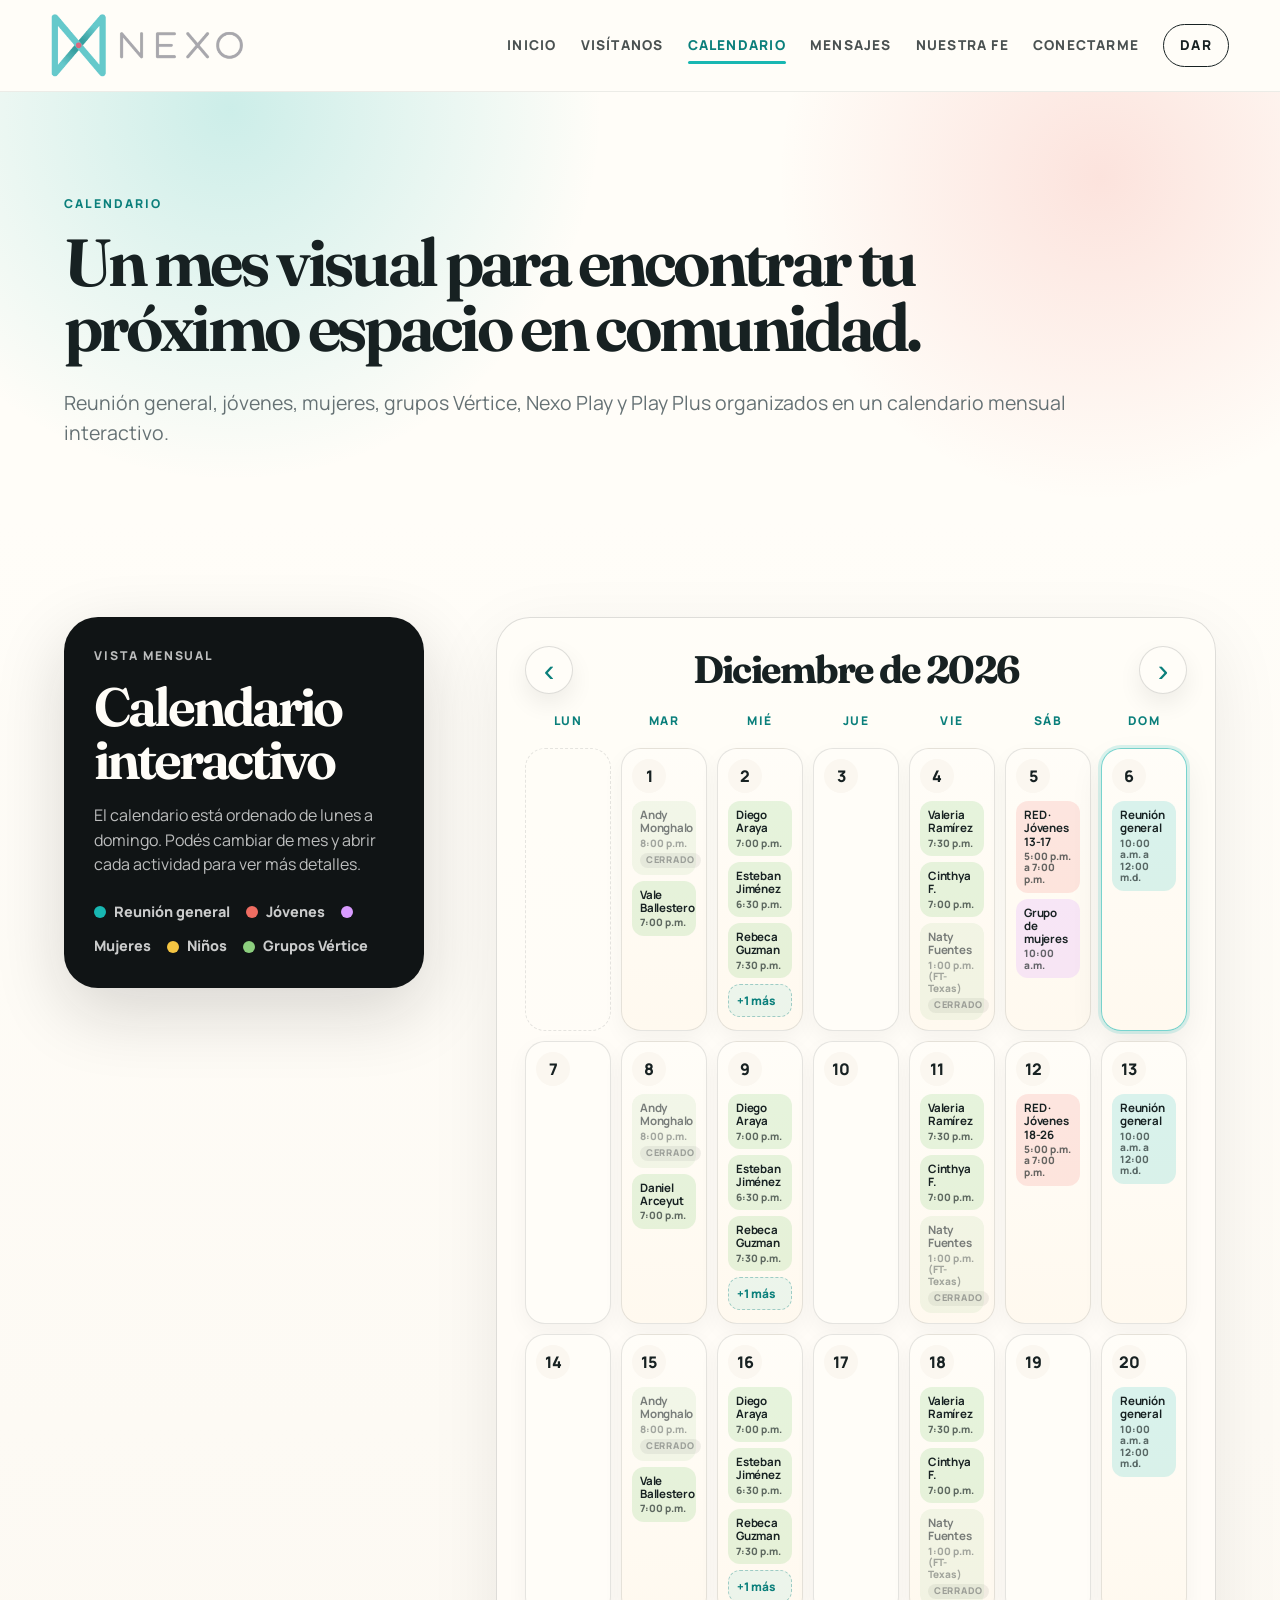
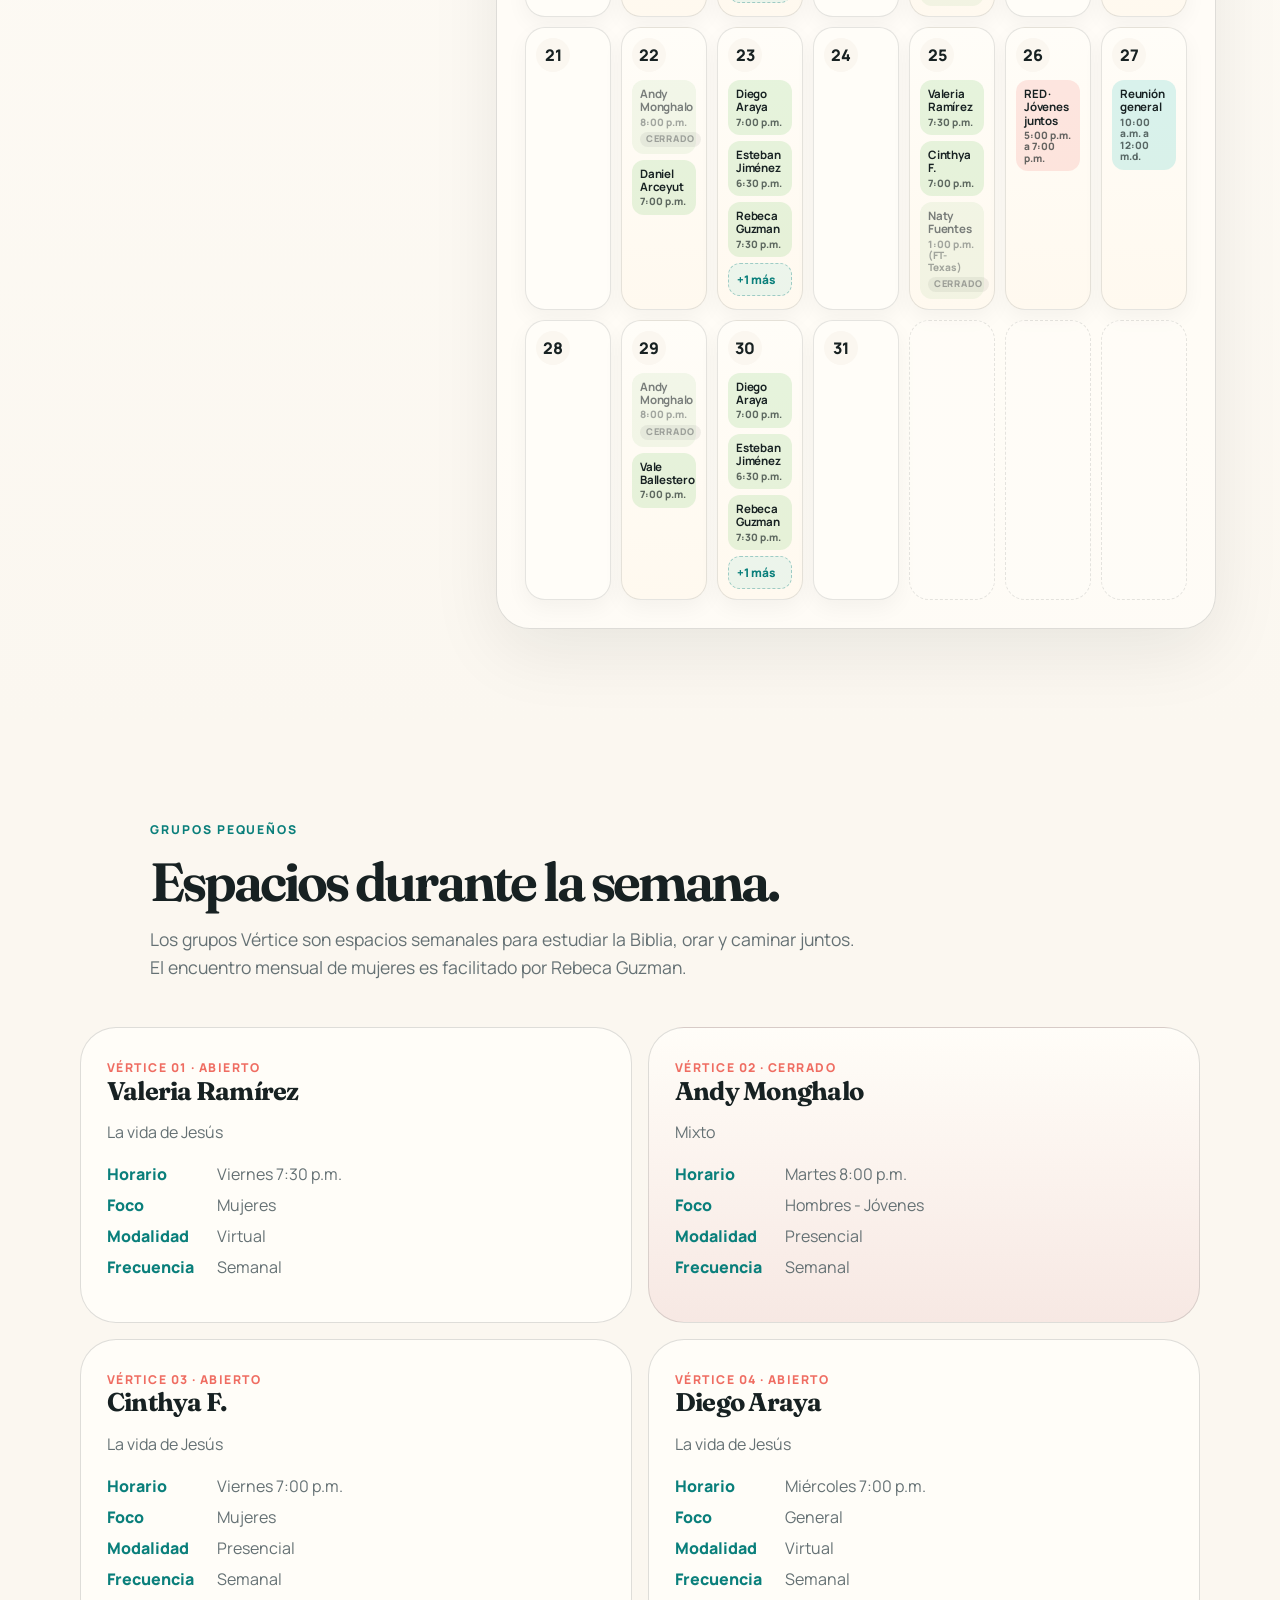
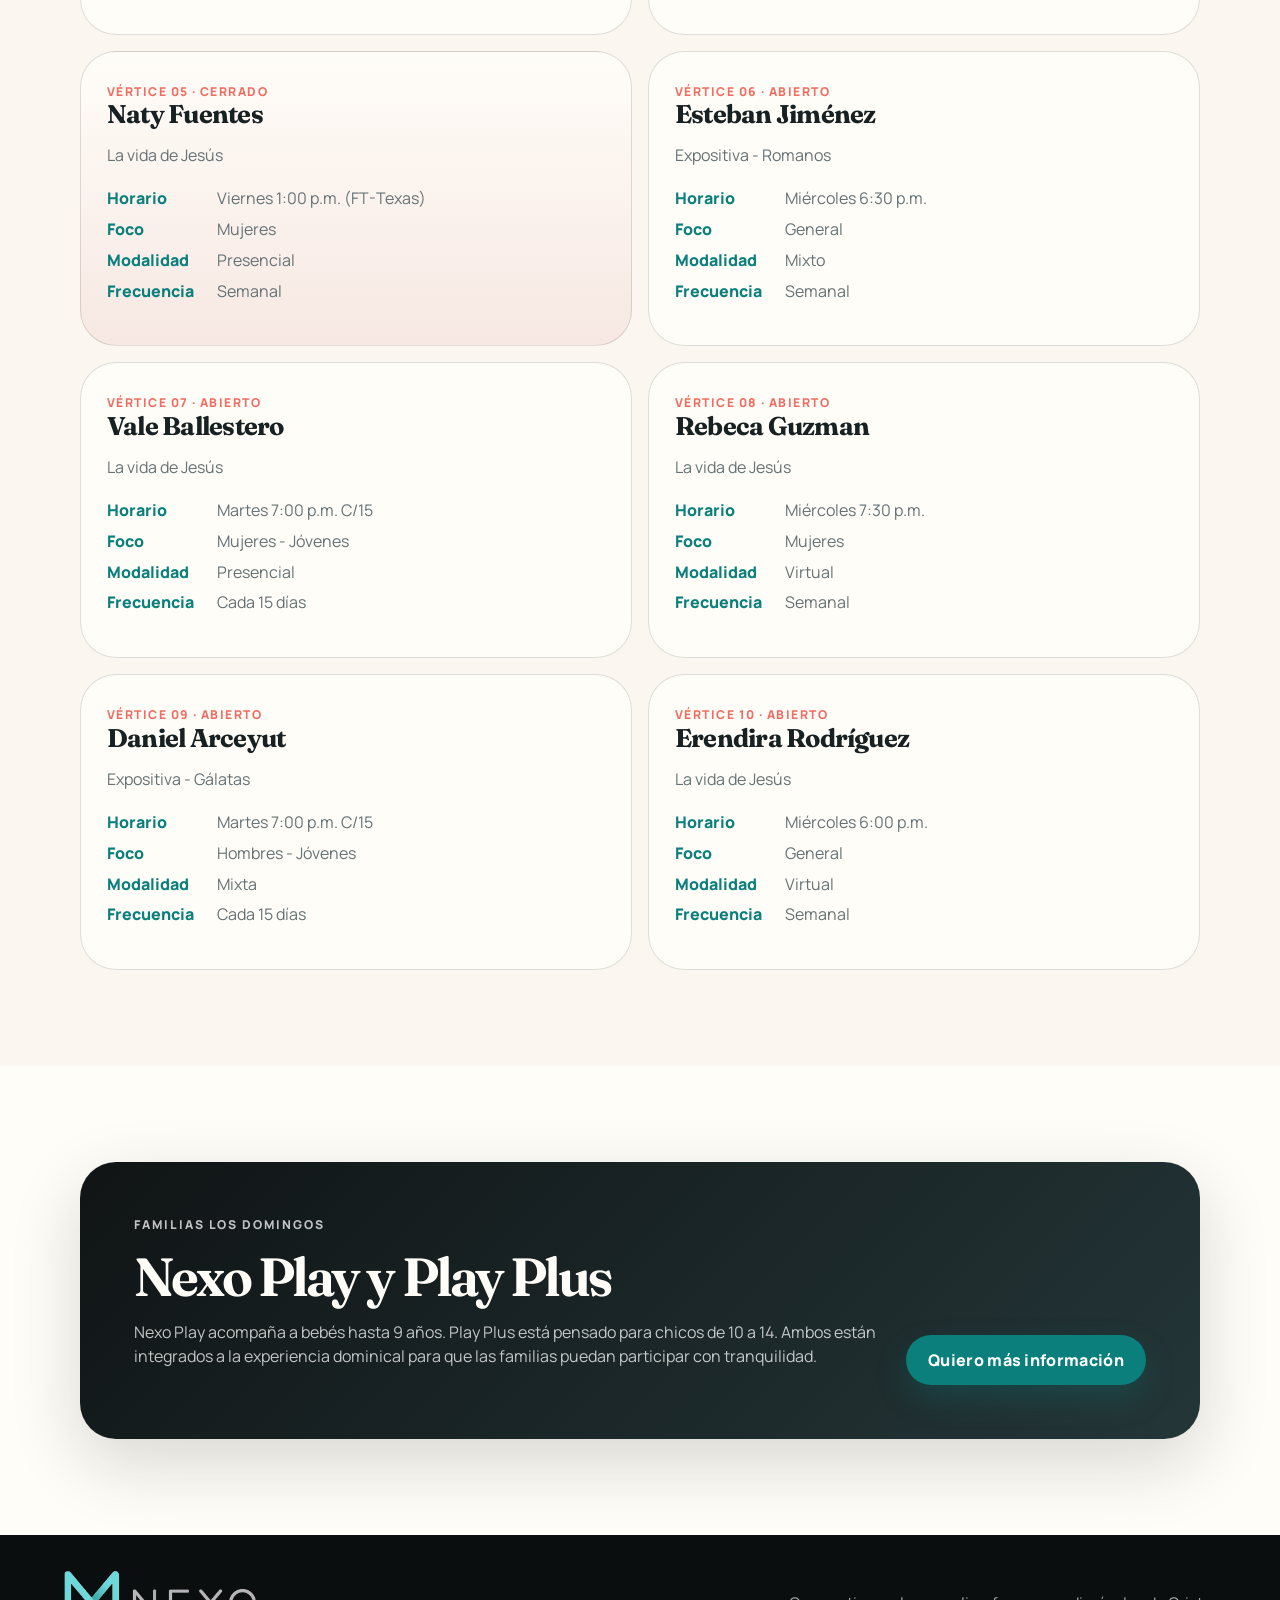
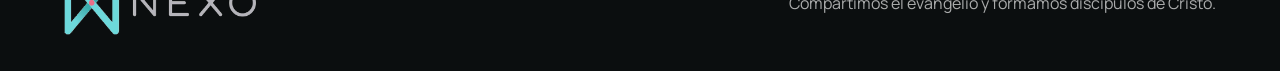
==== calendario.html @ e455e0e4 "Add real Vertice groups and RED youth details" ====
<!doctype html>
<html lang="es">
<head>
  <meta charset="utf-8" />
  <meta name="viewport" content="width=device-width, initial-scale=1" />
  <title>Calendario | Comunidad Nexo</title>
  <meta name="description" content="Calendario de reuniones, jóvenes, mujeres, grupos pequeños y actividades de Comunidad Nexo." />
  <meta name="theme-color" content="#19b7b2" />
  <link rel="icon" type="image/png" href="assets/nexo-icon-clean-web.png" />
  <link rel="preconnect" href="https://fonts.googleapis.com">
  <link rel="preconnect" href="https://fonts.gstatic.com" crossorigin>
  <link href="https://fonts.googleapis.com/css2?family=Fraunces:opsz,wght@9..144,500;9..144,650;9..144,750&family=Manrope:wght@400;500;600;700;800&display=swap" rel="stylesheet">
  <link rel="stylesheet" href="styles.css?v=20260529-red-vertice" />
</head>
<body>
  <header class="site-header" data-header>
    <a href="index.html" class="brand" aria-label="Comunidad Nexo inicio"><img class="brand-logo" src="assets/nexo-logo-clean-web.png" alt="Comunidad Nexo" /></a>
    <button class="menu-toggle" data-menu-toggle aria-label="Abrir menú" aria-expanded="false"><span></span><span></span></button>
    <nav class="nav" data-nav aria-label="Navegación principal">
      <a href="index.html" class="">Inicio</a><a href="index.html#visitanos" class="">Visítanos</a><a href="calendario.html" class="active">Calendario</a><a href="videos.html" class="">Mensajes</a><a href="declaracion-de-fe.html" class="">Nuestra fe</a><a href="registro.html" class="">Conectarme</a><a href="index.html#dar" class="nav-pill">Dar</a>
    </nav>
  </header>
  <main>
    <section class="page-hero calendar-hero">
      <p class="eyebrow">Calendario</p>
      <h1>Un mes visual para encontrar tu próximo espacio en comunidad.</h1>
      <p class="lead">Reunión general, jóvenes, mujeres, grupos Vértice, Nexo Play y Play Plus organizados en un calendario mensual interactivo.</p>
    </section>

    <section class="calendar-section section-pad">
      <div class="calendar-shell">
        <div class="calendar-intro">
          <p class="eyebrow">Vista mensual</p>
          <h2>Calendario interactivo</h2>
          <p>El calendario está ordenado de lunes a domingo. Podés cambiar de mes y abrir cada actividad para ver más detalles.</p>
          <div class="calendar-legend">
            <span class="legend-dot general"></span> Reunión general
            <span class="legend-dot youth"></span> Jóvenes
            <span class="legend-dot women"></span> Mujeres
            <span class="legend-dot kids"></span> Niños
            <span class="legend-dot groups"></span> Grupos Vértice
          </div>
        </div>
        <div class="month-calendar-panel">
          <div class="calendar-toolbar">
            <button class="calendar-nav-btn" type="button" data-calendar-prev aria-label="Mes anterior">‹</button>
            <h3 data-calendar-title>Calendario</h3>
            <button class="calendar-nav-btn" type="button" data-calendar-next aria-label="Mes siguiente">›</button>
          </div>
          <div class="calendar-board month-board" data-calendar-board></div>
        </div>
      </div>
    </section>

    <section id="grupos" class="groups-section section-pad soft-section">
      <div class="section-heading reveal">
        <p class="eyebrow">Grupos pequeños</p>
        <h2>Espacios durante la semana.</h2>
        <p>Los grupos Vértice son espacios semanales para estudiar la Biblia, orar y caminar juntos. El encuentro mensual de mujeres es facilitado por Rebeca Guzman.</p>
      </div>
      <div class="small-groups-grid vertice-groups-grid reveal">
        <article class="vertice-group-card"><span>Vértice 01 · Abierto</span><h3>Valeria Ramírez</h3><p>La vida de Jesús</p><dl><dt>Horario</dt><dd>Viernes 7:30 p.m.</dd><dt>Foco</dt><dd>Mujeres</dd><dt>Modalidad</dt><dd>Virtual</dd><dt>Frecuencia</dt><dd>Semanal</dd></dl></article>
        <article class="vertice-group-card closed"><span>Vértice 02 · Cerrado</span><h3>Andy Monghalo</h3><p>Mixto</p><dl><dt>Horario</dt><dd>Martes 8:00 p.m.</dd><dt>Foco</dt><dd>Hombres - Jóvenes</dd><dt>Modalidad</dt><dd>Presencial</dd><dt>Frecuencia</dt><dd>Semanal</dd></dl></article>
        <article class="vertice-group-card"><span>Vértice 03 · Abierto</span><h3>Cinthya F.</h3><p>La vida de Jesús</p><dl><dt>Horario</dt><dd>Viernes 7:00 p.m.</dd><dt>Foco</dt><dd>Mujeres</dd><dt>Modalidad</dt><dd>Presencial</dd><dt>Frecuencia</dt><dd>Semanal</dd></dl></article>
        <article class="vertice-group-card"><span>Vértice 04 · Abierto</span><h3>Diego Araya</h3><p>La vida de Jesús</p><dl><dt>Horario</dt><dd>Miércoles 7:00 p.m.</dd><dt>Foco</dt><dd>General</dd><dt>Modalidad</dt><dd>Virtual</dd><dt>Frecuencia</dt><dd>Semanal</dd></dl></article>
        <article class="vertice-group-card closed"><span>Vértice 05 · Cerrado</span><h3>Naty Fuentes</h3><p>La vida de Jesús</p><dl><dt>Horario</dt><dd>Viernes 1:00 p.m. (FT-Texas)</dd><dt>Foco</dt><dd>Mujeres</dd><dt>Modalidad</dt><dd>Presencial</dd><dt>Frecuencia</dt><dd>Semanal</dd></dl></article>
        <article class="vertice-group-card"><span>Vértice 06 · Abierto</span><h3>Esteban Jiménez</h3><p>Expositiva - Romanos</p><dl><dt>Horario</dt><dd>Miércoles 6:30 p.m.</dd><dt>Foco</dt><dd>General</dd><dt>Modalidad</dt><dd>Mixto</dd><dt>Frecuencia</dt><dd>Semanal</dd></dl></article>
        <article class="vertice-group-card"><span>Vértice 07 · Abierto</span><h3>Vale Ballestero</h3><p>La vida de Jesús</p><dl><dt>Horario</dt><dd>Martes 7:00 p.m. C/15</dd><dt>Foco</dt><dd>Mujeres - Jóvenes</dd><dt>Modalidad</dt><dd>Presencial</dd><dt>Frecuencia</dt><dd>Cada 15 días</dd></dl></article>
        <article class="vertice-group-card"><span>Vértice 08 · Abierto</span><h3>Rebeca Guzman</h3><p>La vida de Jesús</p><dl><dt>Horario</dt><dd>Miércoles 7:30 p.m.</dd><dt>Foco</dt><dd>Mujeres</dd><dt>Modalidad</dt><dd>Virtual</dd><dt>Frecuencia</dt><dd>Semanal</dd></dl></article>
        <article class="vertice-group-card"><span>Vértice 09 · Abierto</span><h3>Daniel Arceyut</h3><p>Expositiva - Gálatas</p><dl><dt>Horario</dt><dd>Martes 7:00 p.m. C/15</dd><dt>Foco</dt><dd>Hombres - Jóvenes</dd><dt>Modalidad</dt><dd>Mixta</dd><dt>Frecuencia</dt><dd>Cada 15 días</dd></dl></article>
        <article class="vertice-group-card"><span>Vértice 10 · Abierto</span><h3>Erendira Rodríguez</h3><p>La vida de Jesús</p><dl><dt>Horario</dt><dd>Miércoles 6:00 p.m.</dd><dt>Foco</dt><dd>General</dd><dt>Modalidad</dt><dd>Virtual</dd><dt>Frecuencia</dt><dd>Semanal</dd></dl></article>
      </div>
    </section>

    <section class="section-pad">
      <div class="family-card reveal">
        <div><p class="eyebrow">Familias los domingos</p><h2>Nexo Play y Play Plus</h2><p>Nexo Play acompaña a bebés hasta 9 años. Play Plus está pensado para chicos de 10 a 14. Ambos están integrados a la experiencia dominical para que las familias puedan participar con tranquilidad.</p></div>
        <a class="btn btn-primary" href="registro.html">Quiero más información</a>
      </div>
    </section>
  </main>
  <footer class="footer"><img class="brand-logo footer-logo" src="assets/nexo-logo-clean-web.png" alt="Comunidad Nexo" /><p>Compartimos el evangelio y formamos discípulos de Cristo.</p></footer>
  <script src="script.js?v=20260529-red-vertice"></script>
</body>
</html>
---- styles.css ----
:root {
  --ink: #172122;
  --muted: #657174;
  --paper: #fbf7f0;
  --white: #fffdf8;
  --teal: #18b7b2;
  --teal-dark: #0a7f7b;
  --coral: #ef6d62;
  --sand: #efe4d2;
  --charcoal: #101415;
  --line: rgba(23, 33, 34, .14);
  --shadow: 0 24px 70px rgba(16, 20, 21, .16);
  --radius-xl: 36px;
  --radius-lg: 24px;
  --radius-md: 16px;
}

* { box-sizing: border-box; }
html { scroll-behavior: smooth; }
body {
  margin: 0;
  font-family: "Manrope", sans-serif;
  color: var(--ink);
  background: var(--white);
  line-height: 1.55;
}

a { color: inherit; text-decoration: none; }
img { max-width: 100%; display: block; }

.site-header {
  position: sticky;
  top: 0;
  z-index: 20;
  display: flex;
  align-items: center;
  justify-content: space-between;
  gap: 24px;
  padding: 14px clamp(18px, 4vw, 54px);
  background: rgba(255, 253, 248, .83);
  backdrop-filter: blur(18px);
  border-bottom: 1px solid rgba(23, 33, 34, .08);
}

.brand { display: inline-flex; align-items: center; gap: 12px; font-weight: 700; letter-spacing: -.02em; min-width: 0; }
.brand-logo { display: block; width: clamp(150px, 15vw, 220px); height: auto; object-fit: contain; }
.footer-logo { width: clamp(132px, 15vw, 210px); filter: brightness(1.08); }
.brand-text strong { color: var(--teal-dark); }
.brand.small { color: var(--white); }
.brand.small .brand-text strong { color: var(--teal); }

.brand-mark {
  position: relative;
  width: 42px;
  height: 42px;
  display: inline-block;
}
.brand-mark::before,
.brand-mark::after {
  content: "";
  position: absolute;
  inset: 18px 7px auto 7px;
  height: 6px;
  background: var(--teal);
  border-radius: 999px;
  transform: rotate(38deg);
  transform-origin: center;
}
.brand-mark::after { transform: rotate(-38deg); }
.node { position: absolute; width: 12px; height: 12px; border-radius: 50%; background: var(--teal); z-index: 1; }
.node-a { top: 4px; left: 4px; }
.node-b { top: 4px; right: 4px; }
.node-c { bottom: 4px; left: 4px; }
.node-d { bottom: 4px; right: 4px; }
.node-center { width: 14px; height: 14px; top: 14px; left: 14px; background: var(--coral); box-shadow: 0 0 0 5px var(--white); }

.nav { display: flex; align-items: center; gap: 24px; font-size: .85rem; font-weight: 800; text-transform: uppercase; letter-spacing: .09em; }
.nav a:not(.nav-pill) { opacity: .78; }
.nav a:hover { color: var(--teal-dark); opacity: 1; }
.nav-pill { padding: 10px 16px; border: 1px solid var(--ink); border-radius: 999px; }
.menu-toggle { display: none; border: 0; background: transparent; width: 44px; height: 44px; }
.menu-toggle span { display: block; height: 2px; background: var(--ink); margin: 7px 0; }

.section-pad { padding: clamp(72px, 10vw, 136px) clamp(20px, 5vw, 72px); }
.hero { padding-top: clamp(54px, 8vw, 106px); background: radial-gradient(circle at 10% 0%, rgba(24, 183, 178, .18), transparent 34%), var(--white); }
.hero-grid { max-width: 1240px; margin: 0 auto; display: grid; grid-template-columns: 1.02fr .98fr; gap: clamp(34px, 6vw, 86px); align-items: center; }
.eyebrow { margin: 0 0 16px; color: var(--teal-dark); font-size: .76rem; text-transform: uppercase; letter-spacing: .16em; font-weight: 900; }
h1, h2, h3 { margin: 0; line-height: .98; letter-spacing: -.055em; }
h1, h2 { font-family: "Fraunces", serif; font-weight: 650; }
h1 { font-size: clamp(3.3rem, 8.4vw, 8rem); max-width: 820px; }
h2 { font-size: clamp(2.3rem, 5.4vw, 5rem); }
h3 { font-size: 1.25rem; letter-spacing: -.03em; }
.lead { max-width: 640px; color: var(--muted); font-size: clamp(1.1rem, 2vw, 1.35rem); margin: 28px 0 0; }
.hero-actions { display: flex; gap: 14px; flex-wrap: wrap; margin-top: 34px; }
.btn { display: inline-flex; align-items: center; justify-content: center; min-height: 50px; padding: 0 22px; border-radius: 999px; font-weight: 900; letter-spacing: .02em; transition: transform .2s ease, box-shadow .2s ease, background .2s ease; }
.btn:hover { transform: translateY(-2px); }
.btn-primary { color: white; background: var(--teal-dark); box-shadow: 0 14px 30px rgba(10, 127, 123, .25); }
.btn-ghost { border: 1px solid var(--line); background: rgba(255,255,255,.55); }

.hero-visual { position: relative; min-height: 650px; }
.photo-card { border-radius: var(--radius-xl); overflow: hidden; box-shadow: var(--shadow); }
.photo-main {
  position: absolute;
  inset: 0 78px 95px 0;
  background:
    linear-gradient(135deg, rgba(16,20,21,.08), rgba(16,20,21,.5)),
    radial-gradient(circle at 28% 26%, rgba(224,94,119,.85) 0 7%, transparent 8%),
    radial-gradient(circle at 70% 26%, rgba(100,198,200,.8) 0 12%, transparent 13%),
    linear-gradient(150deg, #e6f7f5, #f7e3d7 42%, #415256);
}
.photo-main::before {
  content: ""; position: absolute; inset: 34px; border-radius: 28px; border: 1px solid rgba(255,255,255,.34);
  background: linear-gradient(180deg, transparent, rgba(255,255,255,.1));
}
.photo-main::after {
  content: "";
  position: absolute;
  inset: 0;
  background: radial-gradient(circle at 50% 50%, rgba(255,255,255,.08), transparent 44%);
  pointer-events: none;
}
.hero-logo-mark {
  position: absolute;
  width: clamp(190px, 28vw, 360px);
  right: 7%;
  top: 12%;
  opacity: .32;
  filter: saturate(1.05) drop-shadow(0 24px 40px rgba(16,20,21,.18));
}
.photo-caption { position: absolute; left: 34px; bottom: 172px; color: white; font-family: "Fraunces", serif; font-size: clamp(1.8rem, 3.3vw, 3rem); line-height: 1; max-width: 360px; z-index: 2; text-shadow: 0 14px 34px rgba(0,0,0,.34); }
.quick-card { position: absolute; right: 0; width: min(280px, 48vw); padding: 24px; border-radius: var(--radius-lg); background: var(--sand); box-shadow: var(--shadow); }
.quick-card span, .quick-card em { display: block; font-size: .78rem; text-transform: uppercase; letter-spacing: .12em; font-weight: 900; color: var(--teal-dark); font-style: normal; }
.quick-card strong { display: block; margin: 12px 0 20px; font-family: "Fraunces", serif; font-size: 2rem; line-height: 1; letter-spacing: -.04em; }
.card-visit { top: 58px; }
.card-message { bottom: 36px; background: var(--charcoal); color: white; }
.card-message em, .card-message span { color: var(--coral); }

.visit-strip { margin: 0 clamp(20px, 5vw, 72px); padding: 38px; border-block: 1px solid var(--line); display: grid; grid-template-columns: auto 1fr auto; gap: 28px; align-items: center; }
.visit-strip h2 { font-size: clamp(1.8rem, 3.5vw, 3.4rem); }
.visit-strip p:not(.eyebrow) { color: var(--muted); margin-bottom: 0; }
.nexo-symbol { width: 54px; height: 54px; display: grid; place-items: center; border-radius: 18px; color: white; background: var(--coral); font-size: 1.35rem; }
.visit-actions { display: flex; flex-direction: column; align-items: flex-end; gap: 10px; }
.text-link { font-weight: 900; text-transform: uppercase; font-size: .8rem; letter-spacing: .09em; border-bottom: 2px solid currentColor; color: var(--teal-dark); }

.split { max-width: 1240px; margin: 0 auto; display: grid; grid-template-columns: 220px 1fr; gap: clamp(32px, 7vw, 100px); }
.section-kicker { color: var(--coral); font-weight: 900; text-transform: uppercase; letter-spacing: .15em; }
.split-content > p, .section-heading > p:not(.eyebrow), .giving-card p, .contact p { color: var(--muted); font-size: 1.1rem; max-width: 720px; }
.values-grid { display: grid; grid-template-columns: repeat(3, 1fr); gap: 16px; margin-top: 42px; }
.values-grid article, .path-grid article { padding: 26px; border: 1px solid var(--line); border-radius: var(--radius-lg); background: rgba(255,255,255,.55); }
.values-grid span { color: var(--coral); font-weight: 900; }
.values-grid p, .path-grid p, .event-list p { color: var(--muted); }

.dark-section { background: var(--charcoal); color: var(--white); }
.dark-section .eyebrow { color: var(--coral); }
.dark-section p { color: rgba(255,255,255,.72); }
.section-heading { max-width: 980px; margin: 0 auto 46px; }
.teaching-grid { max-width: 1120px; margin: 0 auto; display: grid; grid-template-columns: 1.45fr 1fr 1fr; gap: 16px; }
.teaching-card { min-height: 270px; padding: 28px; border-radius: var(--radius-lg); background: rgba(255,255,255,.08); border: 1px solid rgba(255,255,255,.12); display: flex; flex-direction: column; justify-content: space-between; transition: transform .2s ease, background .2s ease; }
.teaching-card:hover { transform: translateY(-4px); background: rgba(255,255,255,.13); }
.teaching-card.featured { background: var(--teal-dark); }
.teaching-card span { color: var(--coral); font-size: .76rem; font-weight: 900; text-transform: uppercase; letter-spacing: .14em; }
.teaching-card h3 { font-family: "Fraunces", serif; font-size: clamp(1.8rem, 3vw, 3rem); }
.teaching-card em { font-style: normal; font-weight: 900; }

.path-grid { max-width: 1120px; margin: 0 auto; display: grid; grid-template-columns: repeat(3, 1fr); gap: 16px; }
.path-number { width: 42px; height: 42px; border-radius: 50%; display: grid; place-items: center; background: var(--teal); color: white; font-weight: 900; margin-bottom: 28px; }
.soft-section { background: var(--paper); }
.events-top { max-width: 1120px; margin: 0 auto 34px; display: flex; justify-content: space-between; align-items: flex-end; gap: 24px; }
.events-top h2 { max-width: 780px; }
.event-list { max-width: 1120px; margin: 0 auto; display: grid; grid-template-columns: repeat(3, 1fr); gap: 16px; }
.event-list article { padding: 22px; background: var(--white); border-radius: var(--radius-lg); border: 1px solid var(--line); display: flex; gap: 18px; }
.event-date { flex: 0 0 58px; height: 58px; display: grid; place-items: center; border-radius: 18px; background: var(--charcoal); color: white; font-weight: 900; }

.giving { background: linear-gradient(120deg, var(--white), #ecfaf8); }
.giving-card { max-width: 930px; margin: 0 auto; padding: clamp(34px, 6vw, 72px); border-radius: var(--radius-xl); background: var(--white); border: 1px solid var(--line); box-shadow: var(--shadow); }
.contact-grid { max-width: 1120px; margin: 0 auto; display: grid; grid-template-columns: 1fr .8fr; gap: 36px; align-items: center; }
.contact-card { padding: 24px; border: 1px solid rgba(255,255,255,.13); border-radius: var(--radius-lg); display: grid; gap: 12px; }
.contact-card a { padding: 16px; border-radius: 14px; background: rgba(255,255,255,.08); font-weight: 900; }
.footer { padding: 36px clamp(20px, 5vw, 72px); background: #0b0e0f; color: rgba(255,255,255,.65); display: flex; justify-content: space-between; gap: 24px; align-items: center; }

.reveal { opacity: 1; transform: none; }
.reveal.is-visible { opacity: 1; transform: none; }

@media (max-width: 900px) {
  .menu-toggle { display: block; }
  .nav { position: fixed; inset: 81px 16px auto 16px; padding: 22px; border-radius: 24px; background: var(--white); box-shadow: var(--shadow); flex-direction: column; align-items: stretch; transform: translateY(-16px); opacity: 0; pointer-events: none; transition: .2s ease; }
  .nav.is-open { opacity: 1; pointer-events: auto; transform: none; }
  .hero-grid, .split, .contact-grid { grid-template-columns: 1fr; }
  .hero-visual { min-height: 560px; }
  .photo-main { inset: 0 0 110px 0; }
  .visit-strip { grid-template-columns: 1fr; }
  .visit-actions { align-items: flex-start; }
  .values-grid, .teaching-grid, .path-grid, .event-list { grid-template-columns: 1fr; }
  .events-top, .footer { flex-direction: column; align-items: flex-start; }
}

@media (max-width: 560px) {
  .brand-logo { width: 132px; }
  h1 { font-size: clamp(3rem, 17vw, 5.1rem); }
  .hero-visual { min-height: 500px; }
  .quick-card { width: 78%; }
  .card-visit { top: auto; bottom: 154px; }
  .card-message { bottom: 18px; }
}


/* Multipage demo improvements */
.nav a.active { color: var(--teal-dark); opacity: 1; }
.page-hero {
  padding: clamp(86px, 12vw, 150px) clamp(20px, 5vw, 72px) clamp(56px, 8vw, 96px);
  background: radial-gradient(circle at 12% 8%, rgba(24,183,178,.18), transparent 32%), var(--white);
}
.page-hero h1, .page-hero .lead { max-width: 1050px; }
.page-hero h1 { font-size: clamp(3rem, 7vw, 7.2rem); }
.faith-hero { background: radial-gradient(circle at 88% 20%, rgba(239,109,98,.18), transparent 30%), var(--white); }
.video-hero { background: linear-gradient(135deg, var(--charcoal), #243638); color: var(--white); }
.video-hero .lead { color: rgba(255,255,255,.72); }
.register-hero { background: radial-gradient(circle at 20% 0%, rgba(24,183,178,.22), transparent 34%), #f8f1e6; }
.internal-links-row { margin-top: 30px; display: flex; gap: 12px; flex-wrap: wrap; }
.internal-links-row a, .resource-link {
  display: inline-flex; align-items: center; min-height: 48px; padding: 0 18px; border: 1px solid var(--line); border-radius: 999px; font-weight: 900; color: var(--teal-dark); background: rgba(255,255,255,.62);
}
.belief-layout { max-width: 1240px; margin: 0 auto; display: grid; grid-template-columns: .78fr 1.3fr; gap: clamp(32px, 6vw, 78px); align-items: start; }
.belief-aside { position: sticky; top: 104px; padding: 32px; border-radius: var(--radius-xl); background: var(--charcoal); color: var(--white); }
.belief-aside p:not(.eyebrow) { color: rgba(255,255,255,.72); }
.belief-grid { display: grid; grid-template-columns: repeat(2, 1fr); gap: 16px; }
.belief-grid article, .thought-list article, .video-grid article {
  padding: 26px; border-radius: var(--radius-lg); border: 1px solid var(--line); background: var(--white);
}
.belief-grid span, .video-grid span { display:block; margin-bottom: 18px; color: var(--coral); font-weight: 900; letter-spacing: .12em; font-size: .76rem; text-transform: uppercase; }
.belief-grid p, .thought-list p, .video-grid p { color: var(--muted); }
.thinking-section .section-heading { margin-left: 0; }
.thought-list { max-width: 1120px; margin: 0 auto; display: grid; grid-template-columns: repeat(3,1fr); gap: 16px; }
.video-feature { max-width: 1240px; margin: 0 auto; display: grid; grid-template-columns: 1.4fr .65fr; gap: 20px; align-items: stretch; }
.video-placeholder { min-height: 440px; border-radius: var(--radius-xl); background: linear-gradient(135deg, rgba(16,20,21,.85), rgba(10,127,123,.72)), radial-gradient(circle at 76% 22%, rgba(239,109,98,.8), transparent 16%); color: var(--white); padding: clamp(28px, 5vw, 54px); display: flex; align-items: flex-end; box-shadow: var(--shadow); }
.video-placeholder h2 { max-width: 720px; }
.video-placeholder p:not(.eyebrow) { color: rgba(255,255,255,.72); }
.video-side { padding: 28px; border-radius: var(--radius-xl); border: 1px solid var(--line); background: var(--white); display: flex; flex-direction: column; gap: 14px; justify-content: center; }
.video-grid { max-width: 1120px; margin: 0 auto; display: grid; grid-template-columns: repeat(3,1fr); gap: 16px; }
.video-grid a { color: var(--teal-dark); font-weight: 900; }
.registration-layout { max-width: 1240px; margin: 0 auto; display: grid; grid-template-columns: .75fr 1.25fr; gap: clamp(30px, 6vw, 76px); align-items: start; }
.form-intro { padding: 32px; border-radius: var(--radius-xl); background: var(--charcoal); color: var(--white); position: sticky; top: 104px; }
.form-intro p { color: rgba(255,255,255,.72); }
.privacy-note { margin-top: 26px; padding: 18px; border-radius: 18px; background: rgba(255,255,255,.08); color: rgba(255,255,255,.82); }
.community-form { display: grid; grid-template-columns: repeat(2,1fr); gap: 16px; padding: clamp(22px, 4vw, 38px); border-radius: var(--radius-xl); background: var(--white); border: 1px solid var(--line); box-shadow: var(--shadow); }
.community-form label { display: grid; gap: 8px; font-weight: 900; }
.community-form input, .community-form select, .community-form textarea { width: 100%; border: 1px solid var(--line); border-radius: 16px; padding: 14px 15px; font: inherit; background: #fffdfa; color: var(--ink); }
.community-form input:focus, .community-form select:focus, .community-form textarea:focus { outline: 3px solid rgba(24,183,178,.18); border-color: var(--teal); }
.community-form .full { grid-column: 1 / -1; }
.community-form .check { display: flex; align-items: flex-start; gap: 10px; color: var(--muted); font-weight: 700; }
.community-form .check input { width: auto; margin-top: 5px; }
.form-actions { display: flex; gap: 12px; flex-wrap: wrap; }
.form-status { color: var(--teal-dark); font-weight: 900; min-height: 1.5em; }
@media (max-width: 900px) {
  .belief-layout, .video-feature, .registration-layout { grid-template-columns: 1fr; }
  .belief-aside, .form-intro { position: static; }
  .belief-grid, .thought-list, .video-grid, .community-form { grid-template-columns: 1fr; }
}

.video-embed-card { min-height: 440px; border-radius: var(--radius-xl); overflow: hidden; background: var(--charcoal); box-shadow: var(--shadow); }
.video-embed-card iframe { width: 100%; height: 100%; min-height: 440px; border: 0; display: block; }
.video-card img { width: 100%; aspect-ratio: 16 / 9; object-fit: cover; border-radius: 18px; margin-bottom: 18px; background: var(--charcoal); }


/* Full faith declaration document */
.faith-doc-section { background: linear-gradient(180deg, var(--white), var(--paper)); }
.faith-document {
  max-width: 980px;
  margin: 0 auto;
  padding: clamp(28px, 5vw, 64px);
  border: 1px solid var(--line);
  border-radius: var(--radius-xl);
  background: var(--white);
  box-shadow: var(--shadow);
}
.faith-document h2 {
  margin: 3rem 0 1.4rem;
  padding-top: 1.8rem;
  border-top: 1px solid var(--line);
  color: var(--teal-dark);
  font-size: clamp(2rem, 4vw, 3.7rem);
}
.faith-document h2:first-child { margin-top: 0; padding-top: 0; border-top: 0; }
.faith-document h3 {
  margin: 2.2rem 0 .85rem;
  font-family: "Fraunces", serif;
  font-size: clamp(1.55rem, 2.5vw, 2.4rem);
  color: var(--ink);
}
.faith-document p { color: #384649; font-size: 1.03rem; line-height: 1.78; margin: .8rem 0; }
.faith-document .support-label {
  margin-top: 1.3rem;
  color: var(--coral);
  font-size: .78rem;
  font-weight: 900;
  text-transform: uppercase;
  letter-spacing: .15em;
}
.faith-document .scripture-ref {
  margin: 1.05rem 0 .2rem;
  color: var(--teal-dark);
  font-weight: 900;
  line-height: 1.35;
}
@media (max-width: 560px) {
  .faith-document { padding: 22px; border-radius: 24px; }
  .faith-document p { font-size: .98rem; }
}


/* UX polish pass from content creation agent */
[id] { scroll-margin-top: 112px; }
.nav a { white-space: nowrap; }
.nav a.active { position: relative; }
.nav a.active::after { content: ""; position: absolute; left: 0; right: 0; bottom: -8px; height: 3px; border-radius: 999px; background: var(--teal); }
.site-header a:focus-visible, .btn:focus-visible, input:focus-visible, textarea:focus-visible, select:focus-visible { outline: 3px solid rgba(24,183,178,.35); outline-offset: 3px; }
.media-chips { max-width: 1120px; margin: -44px auto 0; padding: 0 clamp(20px,5vw,72px); display: flex; gap: 10px; flex-wrap: wrap; }
.media-chips a { display: inline-flex; min-height: 42px; align-items: center; padding: 0 16px; border-radius: 999px; background: var(--white); border: 1px solid var(--line); color: var(--teal-dark); font-weight: 900; box-shadow: 0 12px 30px rgba(16,20,21,.08); }
.faith-summary-grid { max-width: 1240px; margin: 0 auto 24px; display: grid; grid-template-columns: repeat(3,1fr); gap: 16px; }
.faith-summary-grid article { padding: 24px; border-radius: var(--radius-lg); background: var(--charcoal); color: var(--white); }
.faith-summary-grid h3 { font-family: "Fraunces", serif; font-size: 1.55rem; }
.faith-summary-grid p { color: rgba(255,255,255,.72); }
.faith-layout { max-width: 1240px; margin: 0 auto; display: grid; grid-template-columns: 270px 1fr; gap: 28px; align-items: start; }
.faith-toc { position: sticky; top: 96px; padding: 22px; border-radius: var(--radius-lg); background: rgba(255,253,248,.92); border: 1px solid var(--line); box-shadow: 0 16px 46px rgba(16,20,21,.08); max-height: calc(100vh - 120px); overflow: auto; }
.faith-toc a { display: block; padding: 9px 0; border-bottom: 1px solid rgba(23,33,34,.08); color: var(--teal-dark); font-weight: 900; font-size: .92rem; }
.visit-strip::after { content: "Domingos · 10:00 a.m. · Four Points"; display: inline-flex; align-items: center; justify-content: center; padding: 8px 12px; border-radius: 999px; background: rgba(239,109,98,.12); color: var(--coral); font-weight: 900; font-size: .76rem; text-transform: uppercase; letter-spacing: .08em; }
.admin-export { display: none !important; }
@media (max-width: 1000px) { .faith-layout { grid-template-columns: 1fr; } .faith-toc { position: static; max-height: none; } }
@media (max-width: 900px) { .faith-summary-grid { grid-template-columns: 1fr; } .media-chips { margin-top: 18px; } }


/* Interactive faith UX + calmer typography scale */
:root { --hero-max: 5.6rem; --page-hero-max: 4.8rem; }
h1 { font-size: clamp(2.65rem, 6.2vw, var(--hero-max)); }
h2 { font-size: clamp(2rem, 4.2vw, 4rem); }
.section-pad { padding: clamp(56px, 7.5vw, 104px) clamp(20px, 5vw, 72px); }
.hero { padding-top: clamp(42px, 6vw, 82px); }
.page-hero { padding: clamp(64px, 8vw, 106px) clamp(20px, 5vw, 72px) clamp(42px, 6vw, 72px); }
.page-hero h1 { font-size: clamp(2.35rem, 5.2vw, var(--page-hero-max)); max-width: 980px; }
.hero-grid { gap: clamp(28px, 5vw, 68px); }
.lead { font-size: clamp(1.02rem, 1.6vw, 1.22rem); }

.belief-interactive { margin-bottom: 34px; }
.interactive-heading { margin-bottom: 22px; max-width: 820px; }
.interactive-heading h2 { font-size: clamp(2rem, 3.8vw, 3.4rem); }
.interactive-heading p:not(.eyebrow) { color: var(--muted); font-size: 1.05rem; }
.identity-card-grid { display: grid; grid-template-columns: repeat(3, 1fr); gap: 16px; }
.identity-card { min-height: 285px; padding: 26px; border: 1px solid var(--line); border-radius: var(--radius-xl); background: linear-gradient(180deg, var(--white), #f7f0e6); display: flex; flex-direction: column; align-items: flex-start; box-shadow: 0 18px 50px rgba(16,20,21,.08); }
.identity-card span { color: var(--coral); font-weight: 900; letter-spacing: .12em; font-size: .78rem; }
.identity-card h3 { margin-top: 28px; font-family: "Fraunces", serif; font-size: clamp(1.75rem, 2.8vw, 2.6rem); }
.identity-card p { color: var(--muted); }
.identity-card .text-link { margin-top: auto; border: 0; background: transparent; padding: 0; cursor: pointer; font-family: inherit; }
.mission-card { background: radial-gradient(circle at 20% 0%, rgba(24,183,178,.2), transparent 36%), var(--white); }
.vision-card { background: radial-gradient(circle at 80% 0%, rgba(239,109,98,.18), transparent 36%), var(--white); }
.focus-card { background: linear-gradient(135deg, var(--charcoal), #22383a); color: var(--white); }
.focus-card p { color: rgba(255,255,255,.72); }
.values-accordion-grid { display: grid; grid-template-columns: repeat(2, 1fr); gap: 14px; }
.value-accordion { border: 1px solid var(--line); border-radius: 22px; background: var(--white); overflow: hidden; box-shadow: 0 12px 34px rgba(16,20,21,.06); }
.value-accordion summary { list-style: none; cursor: pointer; display: flex; align-items: center; gap: 14px; padding: 20px 22px; font-weight: 900; }
.value-accordion summary::-webkit-details-marker { display: none; }
.value-accordion summary::after { content: "+"; margin-left: auto; color: var(--teal-dark); font-size: 1.35rem; }
.value-accordion[open] summary::after { content: "–"; }
.value-accordion summary span { width: 36px; height: 36px; display: grid; place-items: center; border-radius: 50%; background: rgba(24,183,178,.12); color: var(--teal-dark); font-size: .78rem; }
.value-accordion p { margin: 0; padding: 0 22px 18px; color: var(--muted); }
.value-accordion .support-label { padding-bottom: 6px; color: var(--coral); }
.value-accordion .scripture-ref { color: var(--teal-dark); font-size: .92rem; }
.doctrine-intro { padding: 30px; border-radius: var(--radius-xl); background: var(--charcoal); color: var(--white); margin: 24px 0; }
.doctrine-intro h2 { color: var(--white); margin: 0 0 10px; padding: 0; border: 0; }
.doctrine-intro p:not(.eyebrow) { color: rgba(255,255,255,.72); max-width: 780px; }
.belief-modal { width: min(720px, calc(100vw - 32px)); border: 0; border-radius: 30px; padding: clamp(28px, 5vw, 48px); background: var(--white); color: var(--ink); box-shadow: 0 40px 120px rgba(0,0,0,.34); }
.belief-modal::backdrop { background: rgba(16,20,21,.58); backdrop-filter: blur(8px); }
.belief-modal h2 { font-size: clamp(2rem, 4vw, 3.2rem); }
.belief-modal p { color: var(--muted); font-size: 1.05rem; }
.modal-close { position: absolute; right: 18px; top: 14px; width: 42px; height: 42px; border: 0; border-radius: 50%; background: rgba(23,33,34,.08); font-size: 1.5rem; cursor: pointer; }
.scripture-block { margin-top: 20px; padding: 16px 18px; border-radius: 18px; background: var(--paper); }
.scripture-block summary { cursor: pointer; font-weight: 900; color: var(--teal-dark); }
.faith-document h2 { font-size: clamp(1.9rem, 3.2vw, 3rem); }
.faith-document h3 { font-size: clamp(1.35rem, 2vw, 2rem); }
@media (max-width: 900px) { .identity-card-grid, .values-accordion-grid { grid-template-columns: 1fr; } }
@media (max-width: 560px) { h1 { font-size: clamp(2.55rem, 13vw, 4rem); } .page-hero h1 { font-size: clamp(2.25rem, 11vw, 3.6rem); } }

.focus-card h3 { color: var(--white); }
.focus-card .text-link { color: var(--coral); }
.faith-toc { scrollbar-width: thin; }
.faith-toc::after { content: ""; display: block; height: 8px; }


/* Calendar and faith rework */
.values-modal-grid { display: grid; grid-template-columns: repeat(3, 1fr); gap: 16px; }
.value-card { min-height: 230px; padding: 24px; border-radius: var(--radius-xl); border: 1px solid var(--line); background: var(--white); box-shadow: 0 16px 42px rgba(16,20,21,.07); display: flex; flex-direction: column; align-items: flex-start; }
.value-card:nth-child(odd) { background: radial-gradient(circle at 100% 0%, rgba(24,183,178,.14), transparent 34%), var(--white); }
.value-card:nth-child(even) { background: radial-gradient(circle at 0% 0%, rgba(239,109,98,.13), transparent 34%), var(--white); }
.value-card span { color: var(--coral); font-weight: 900; letter-spacing: .14em; font-size: .76rem; }
.value-card h3 { margin-top: 22px; font-family: "Fraunces", serif; font-size: clamp(1.6rem, 2.5vw, 2.3rem); }
.value-card p { color: var(--muted); }
.value-card .text-link { margin-top: auto; border: 0; background: transparent; padding: 0; cursor: pointer; font-family: inherit; }
.doctrine-accordion-list { display: grid; gap: 12px; }
.doctrine-accordion { border: 1px solid var(--line); border-radius: 22px; background: #fffdf8; overflow: hidden; box-shadow: 0 12px 34px rgba(16,20,21,.055); }
.doctrine-accordion summary { list-style: none; cursor: pointer; display: flex; align-items: center; gap: 14px; padding: 20px 22px; }
.doctrine-accordion summary::-webkit-details-marker { display: none; }
.doctrine-accordion summary::after { content: "+"; margin-left: auto; color: var(--teal-dark); font-size: 1.45rem; font-weight: 900; }
.doctrine-accordion[open] summary::after { content: "–"; }
.doctrine-accordion summary span { width: 38px; height: 38px; display: grid; place-items: center; border-radius: 50%; background: rgba(24,183,178,.13); color: var(--teal-dark); font-weight: 900; font-size: .78rem; }
.doctrine-accordion summary strong { font-family: "Fraunces", serif; font-size: clamp(1.25rem, 2vw, 1.85rem); letter-spacing: -.04em; }
.doctrine-body { padding: 0 22px 24px 74px; }
.doctrine-body p { margin-top: .65rem; }
.calendar-hero { background: radial-gradient(circle at 18% 4%, rgba(24,183,178,.22), transparent 33%), radial-gradient(circle at 86% 20%, rgba(239,109,98,.18), transparent 28%), var(--white); }
.calendar-shell { max-width: 1240px; margin: 0 auto; display: grid; grid-template-columns: .42fr .58fr; gap: clamp(24px, 5vw, 54px); align-items: start; }
.calendar-intro { position: sticky; top: 104px; padding: 30px; border-radius: var(--radius-xl); background: var(--charcoal); color: var(--white); box-shadow: var(--shadow); }
.calendar-intro p { color: rgba(255,255,255,.72); }
.calendar-legend { display: flex; flex-wrap: wrap; gap: 12px 16px; margin-top: 24px; font-weight: 800; font-size: .9rem; color: rgba(255,255,255,.78); }
.legend-dot { width: 12px; height: 12px; border-radius: 50%; display: inline-block; margin-right: -8px; align-self: center; }
.legend-dot.general { background: var(--teal); } .legend-dot.youth { background: var(--coral); } .legend-dot.women { background: #d99bff; } .legend-dot.kids { background: #f5c542; } .legend-dot.groups { background: #8ccf7e; }
.calendar-board { display: grid; grid-template-columns: repeat(7, minmax(0, 1fr)); gap: 10px; }
.calendar-day { min-height: 142px; padding: 12px; border: 1px solid var(--line); border-radius: 20px; background: var(--white); box-shadow: 0 10px 26px rgba(16,20,21,.05); display: flex; flex-direction: column; gap: 8px; }
.calendar-day.today { outline: 3px solid rgba(24,183,178,.22); }
.calendar-date { display: flex; justify-content: space-between; align-items: center; gap: 6px; font-weight: 900; }
.calendar-date span:first-child { width: 34px; height: 34px; border-radius: 50%; display: grid; place-items: center; background: var(--paper); }
.calendar-date em { font-style: normal; color: var(--muted); font-size: .76rem; text-transform: uppercase; letter-spacing: .08em; }
.calendar-event { border: 0; width: 100%; text-align: left; border-radius: 14px; padding: 9px 10px; color: var(--ink); font-family: inherit; font-weight: 900; cursor: pointer; background: rgba(24,183,178,.12); }
.calendar-event small { display: block; margin-top: 2px; color: var(--muted); font-weight: 800; }
.calendar-event.general { background: rgba(24,183,178,.16); }
.calendar-event.youth { background: rgba(239,109,98,.16); }
.calendar-event.women { background: rgba(217,155,255,.22); }
.calendar-event.kids { background: rgba(245,197,66,.24); }
.calendar-event.groups { background: rgba(140,207,126,.2); }
.upcoming-grid { max-width: 1120px; margin: 0 auto; display: grid; grid-template-columns: repeat(3, 1fr); gap: 16px; }
.upcoming-card { padding: 24px; border-radius: var(--radius-xl); border: 1px solid var(--line); background: var(--white); display: flex; gap: 18px; box-shadow: 0 14px 36px rgba(16,20,21,.06); }
.upcoming-card .text-link { border: 0; background: transparent; padding: 0; cursor: pointer; font-family: inherit; }
.small-groups-grid { max-width: 1120px; margin: 0 auto; display: grid; grid-template-columns: repeat(3, 1fr); gap: 16px; }
.small-groups-grid article { padding: 26px; border-radius: var(--radius-xl); border: 1px solid var(--line); background: var(--white); }
.small-groups-grid span { color: var(--coral); font-weight: 900; text-transform: uppercase; letter-spacing: .12em; font-size: .76rem; }
.small-groups-grid p, .small-groups-grid dd { color: var(--muted); }
.small-groups-grid dl { display: grid; grid-template-columns: auto 1fr; gap: 6px 14px; margin-top: 18px; }
.small-groups-grid dt { font-weight: 900; color: var(--teal-dark); }
.small-groups-grid dd { margin: 0; }
.family-card { max-width: 1120px; margin: 0 auto; padding: clamp(30px, 5vw, 54px); border-radius: var(--radius-xl); background: linear-gradient(135deg, var(--charcoal), #243638); color: var(--white); display: grid; grid-template-columns: 1fr auto; gap: 24px; align-items: end; box-shadow: var(--shadow); }
.family-card p { color: rgba(255,255,255,.74); max-width: 760px; }
.event-modal .btn { margin-top: 16px; }
@media (max-width: 1100px) { .calendar-shell { grid-template-columns: 1fr; } .calendar-intro { position: static; } .calendar-board { grid-template-columns: repeat(2, minmax(0, 1fr)); } .values-modal-grid, .upcoming-grid, .small-groups-grid { grid-template-columns: 1fr 1fr; } }
@media (max-width: 700px) { .calendar-board, .values-modal-grid, .upcoming-grid, .small-groups-grid, .family-card { grid-template-columns: 1fr; } .calendar-day { min-height: auto; } .doctrine-body { padding-left: 22px; } }


/* Calendar readability pass: spacious agenda instead of cramped month cells */
.calendar-section { background: linear-gradient(180deg, var(--white), #fbf7f0); }
.calendar-shell { grid-template-columns: 0.86fr 1.14fr; gap: clamp(34px, 6vw, 72px); }
.calendar-intro { border-radius: 34px; }
.agenda-board {
  display: grid;
  grid-template-columns: repeat(2, minmax(280px, 1fr));
  gap: 18px;
  align-items: stretch;
}
.calendar-day {
  min-height: 0;
  padding: 0;
  border-radius: 28px;
  background: var(--white);
  overflow: hidden;
  display: grid;
  grid-template-columns: 112px 1fr;
  gap: 0;
}
.calendar-day.today { outline: none; border-color: rgba(24,183,178,.38); box-shadow: 0 18px 52px rgba(24,183,178,.16); }
.calendar-date {
  padding: 20px 16px;
  align-content: center;
  justify-content: center;
  display: grid;
  gap: 7px;
  background: var(--charcoal);
  color: var(--white);
  text-align: center;
}
.calendar-date span:first-child {
  width: 54px;
  height: 54px;
  margin: 0 auto;
  background: rgba(255,255,255,.12);
  color: var(--white);
  font-size: 1.45rem;
}
.calendar-date em { color: rgba(255,255,255,.7); font-size: .78rem; }
.calendar-event-stack { padding: 18px; display: grid; gap: 10px; align-content: center; }
.calendar-event {
  border-radius: 18px;
  padding: 15px 16px;
  min-height: 92px;
  display: grid;
  align-content: center;
  font-size: 1rem;
  line-height: 1.15;
  box-shadow: inset 0 0 0 1px rgba(255,255,255,.4);
}
.calendar-event small { margin-top: 7px; font-size: .82rem; line-height: 1.25; }
.calendar-empty { display: none; }
.calendar-note {
  grid-column: 1 / -1;
  margin: 0 0 4px;
  padding: 16px 18px;
  border-radius: 22px;
  background: rgba(24,183,178,.1);
  color: var(--teal-dark);
  font-weight: 900;
}
@media (max-width: 1100px) {
  .calendar-shell { grid-template-columns: 1fr; }
  .agenda-board { grid-template-columns: repeat(2, minmax(0, 1fr)); }
}
@media (max-width: 760px) {
  .agenda-board { grid-template-columns: 1fr; }
  .calendar-day { grid-template-columns: 92px 1fr; border-radius: 24px; }
  .calendar-date { padding: 16px 10px; }
  .calendar-date span:first-child { width: 46px; height: 46px; font-size: 1.2rem; }
  .calendar-event { min-height: auto; }
}


/* Month calendar pass: Monday-first grid with month navigation */
.calendar-shell { display: grid; grid-template-columns: 360px 1fr; max-width: 1320px; }
.month-calendar-panel {
  min-width: 0;
  padding: clamp(18px, 3vw, 28px);
  border-radius: 34px;
  background: rgba(255,253,248,.78);
  border: 1px solid var(--line);
  box-shadow: 0 22px 70px rgba(16,20,21,.08);
}
.calendar-toolbar {
  display: flex;
  align-items: center;
  justify-content: space-between;
  gap: 18px;
  margin-bottom: 18px;
}
.calendar-toolbar h3 {
  font-family: "Fraunces", serif;
  font-size: clamp(1.8rem, 3vw, 2.7rem);
  text-transform: capitalize;
  letter-spacing: -.05em;
}
.calendar-nav-btn {
  width: 48px;
  height: 48px;
  border: 1px solid var(--line);
  border-radius: 50%;
  background: var(--white);
  color: var(--teal-dark);
  font-size: 2rem;
  line-height: 1;
  cursor: pointer;
  box-shadow: 0 10px 24px rgba(16,20,21,.07);
}
.calendar-nav-btn:hover { background: rgba(24,183,178,.1); }
.month-board {
  display: grid !important;
  grid-template-columns: repeat(7, minmax(0, 1fr)) !important;
  gap: 10px;
  align-items: stretch;
}
.calendar-weekday {
  padding: 0 8px 8px;
  color: var(--teal-dark);
  font-size: .75rem;
  font-weight: 900;
  text-transform: uppercase;
  letter-spacing: .12em;
  text-align: center;
}
.month-day {
  min-height: 142px;
  padding: 10px;
  border-radius: 20px;
  border: 1px solid rgba(23,33,34,.11);
  background: var(--white);
  box-shadow: 0 8px 22px rgba(16,20,21,.045);
  display: flex;
  flex-direction: column;
  gap: 8px;
}
.month-day.is-empty {
  background: rgba(255,253,248,.42);
  border-style: dashed;
  box-shadow: none;
}
.month-day.today {
  border-color: rgba(24,183,178,.58);
  box-shadow: 0 0 0 3px rgba(24,183,178,.16), 0 14px 34px rgba(16,20,21,.07);
}
.month-day.has-events { background: linear-gradient(180deg, #fffdf8, #fff9ef); }
.month-day-number {
  width: 34px;
  height: 34px;
  display: grid;
  place-items: center;
  border-radius: 50%;
  background: var(--paper);
  font-weight: 900;
}
.month-event-stack { display: grid; gap: 6px; }
.month-event {
  border: 0;
  border-radius: 12px;
  padding: 8px 9px;
  text-align: left;
  color: var(--ink);
  font-family: inherit;
  cursor: pointer;
  line-height: 1.15;
  min-width: 0;
}
.month-event strong {
  display: block;
  font-size: .78rem;
  letter-spacing: -.02em;
}
.month-event small {
  display: block;
  margin-top: 3px;
  color: rgba(23,33,34,.66);
  font-size: .68rem;
  font-weight: 850;
}
.month-event.general { background: rgba(24,183,178,.16); }
.month-event.youth { background: rgba(239,109,98,.16); }
.month-event.women { background: rgba(217,155,255,.22); }
.month-event.kids { background: rgba(245,197,66,.24); }
.month-event.groups { background: rgba(140,207,126,.22); }
@media (max-width: 1180px) {
  .calendar-shell { grid-template-columns: 1fr; }
  .calendar-intro { position: static; }
}
@media (max-width: 820px) {
  .month-calendar-panel { padding: 16px; overflow-x: auto; }
  .month-board { min-width: 760px; }
  .calendar-toolbar { min-width: 760px; }
}
@media (max-width: 560px) {
  .calendar-toolbar h3 { font-size: 1.65rem; }
  .month-day { min-height: 132px; }
}

.calendar-toolbar h3 { text-transform: none; }


/* Real Vértice groups data */
.month-day { min-height: 168px; }
.month-event { padding: 7px 8px; }
.month-event strong { font-size: .72rem; }
.month-event small { font-size: .63rem; }
.month-event.closed { opacity: .58; filter: grayscale(.15); }
.month-event.closed::after {
  content: "Cerrado";
  display: inline-block;
  margin-top: 4px;
  padding: 2px 6px;
  border-radius: 999px;
  background: rgba(23,33,34,.1);
  color: rgba(23,33,34,.68);
  font-size: .58rem;
  font-weight: 900;
  text-transform: uppercase;
  letter-spacing: .08em;
}
.event-meta-grid {
  display: grid;
  grid-template-columns: repeat(2, 1fr);
  gap: 10px;
  margin: 18px 0;
}
.event-meta-grid p {
  margin: 0;
  padding: 12px 14px;
  border-radius: 16px;
  background: var(--paper);
}
.event-meta-grid strong { display: block; color: var(--teal-dark); font-size: .76rem; text-transform: uppercase; letter-spacing: .1em; }
.vertice-groups-grid { grid-template-columns: repeat(2, 1fr); }
.vertice-group-card.closed { background: linear-gradient(180deg, #fffdf8, #f7e8e3); }
.vertice-group-card.closed span { color: var(--coral); }
.vertice-group-card h3 { font-family: "Fraunces", serif; font-size: clamp(1.35rem, 2vw, 1.9rem); }
.vertice-group-card dl { grid-template-columns: 96px 1fr; }
@media (max-width: 1180px) {
  .month-board { min-width: 980px; }
  .month-calendar-panel { overflow-x: auto; }
}
@media (max-width: 760px) {
  .vertice-groups-grid, .event-meta-grid { grid-template-columns: 1fr; }
}

.month-event-more {
  border: 1px dashed rgba(10,127,123,.34);
  border-radius: 12px;
  padding: 7px 8px;
  background: rgba(24,183,178,.08);
  color: var(--teal-dark);
  font-family: inherit;
  font-size: .74rem;
  font-weight: 950;
  cursor: pointer;
  text-align: left;
}
.day-event-list { display: grid; gap: 10px; margin: 20px 0; }
.day-event-row {
  border: 1px solid var(--line);
  border-radius: 18px;
  padding: 14px 16px;
  background: var(--white);
  font-family: inherit;
  color: var(--ink);
  cursor: pointer;
  text-align: left;
  display: grid;
  grid-template-columns: 1fr auto auto;
  gap: 7px 12px;
  align-items: center;
}
.day-event-row strong { font-size: 1rem; }
.day-event-row span { color: var(--teal-dark); font-weight: 900; }
.day-event-row em { grid-column: 1 / -1; color: var(--muted); font-style: normal; font-size: .9rem; }
.day-event-row.groups { background: rgba(140,207,126,.13); }
.day-event-row.youth { background: rgba(239,109,98,.12); }
.day-event-row.general { background: rgba(24,183,178,.12); }
.day-event-status { padding: 4px 8px; border-radius: 999px; font-size: .68rem; font-weight: 950; text-transform: uppercase; letter-spacing: .08em; }
.day-event-status.open { background: rgba(24,183,178,.14); color: var(--teal-dark); }
.day-event-status.closed { background: rgba(239,109,98,.15); color: var(--coral); }
.day-modal-hint { color: var(--muted); font-size: .95rem; }
@media (max-width: 560px) {
  .day-event-row { grid-template-columns: 1fr; }
}
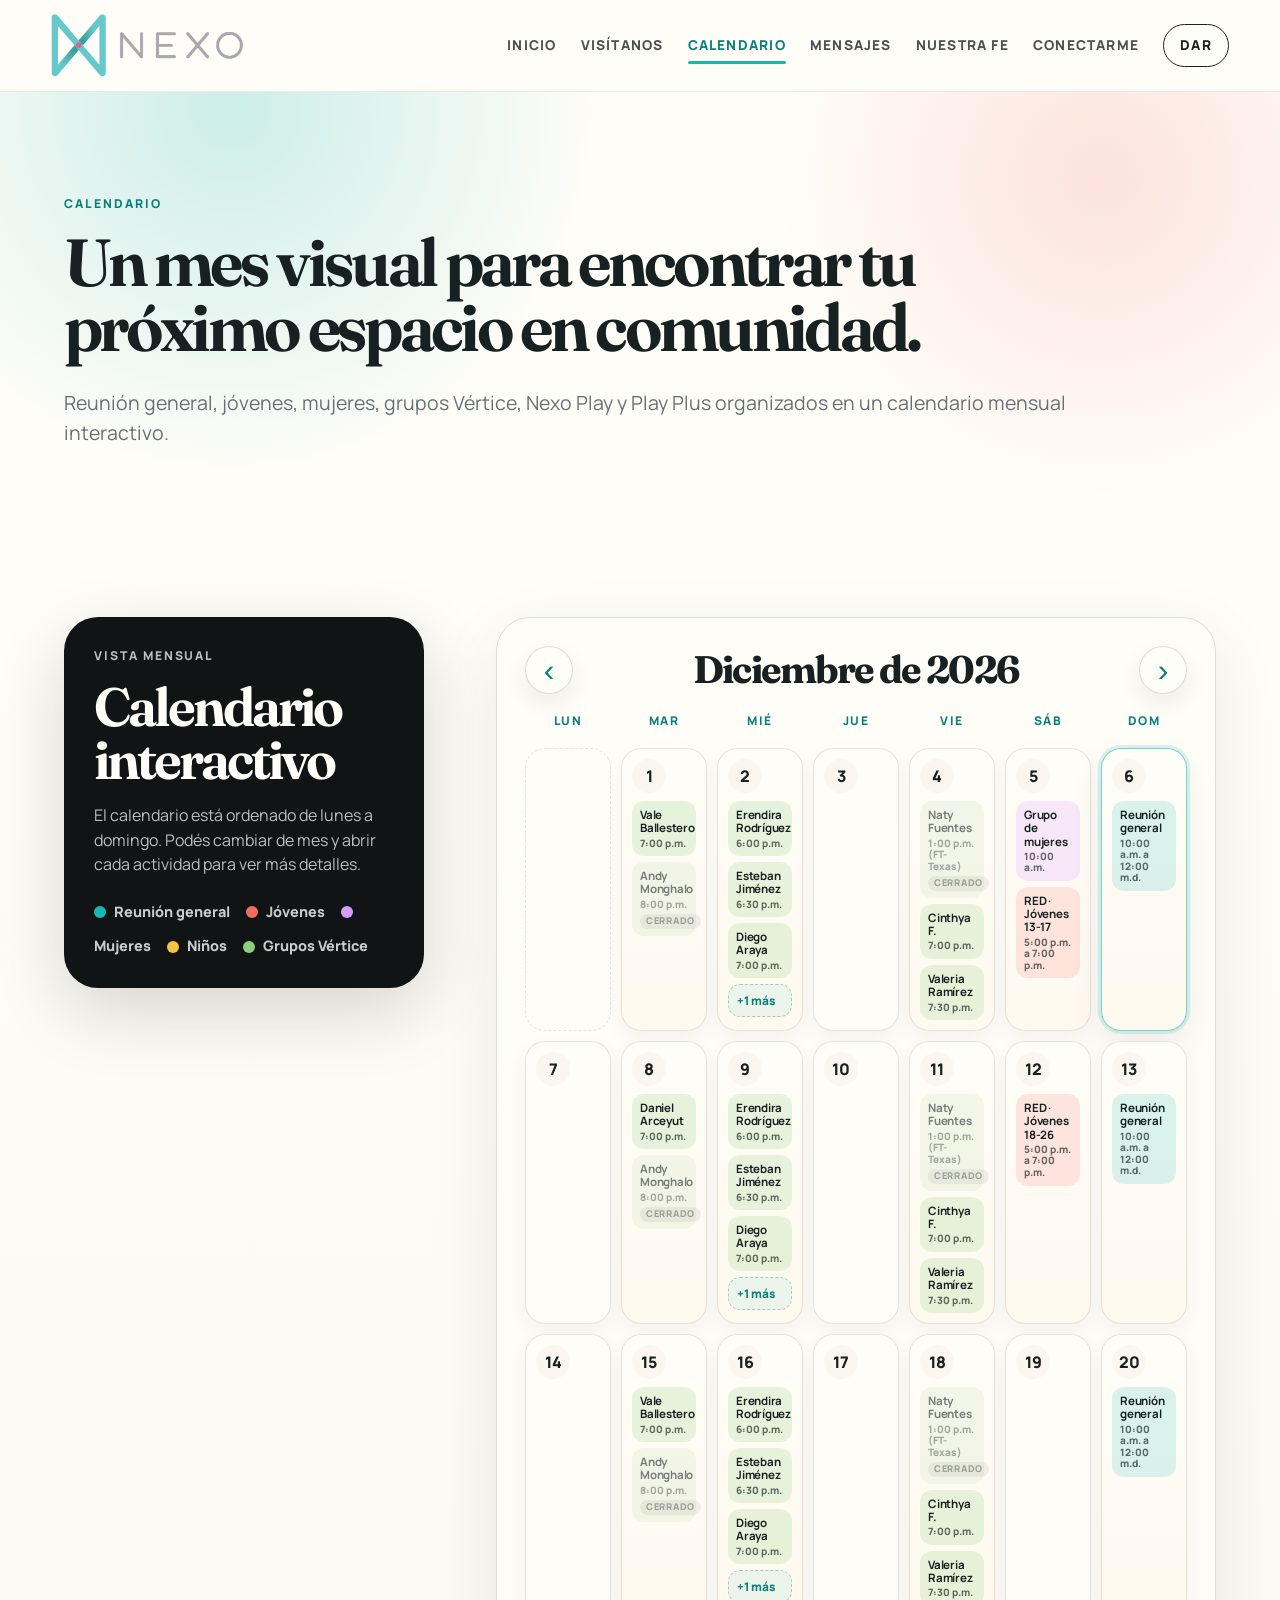
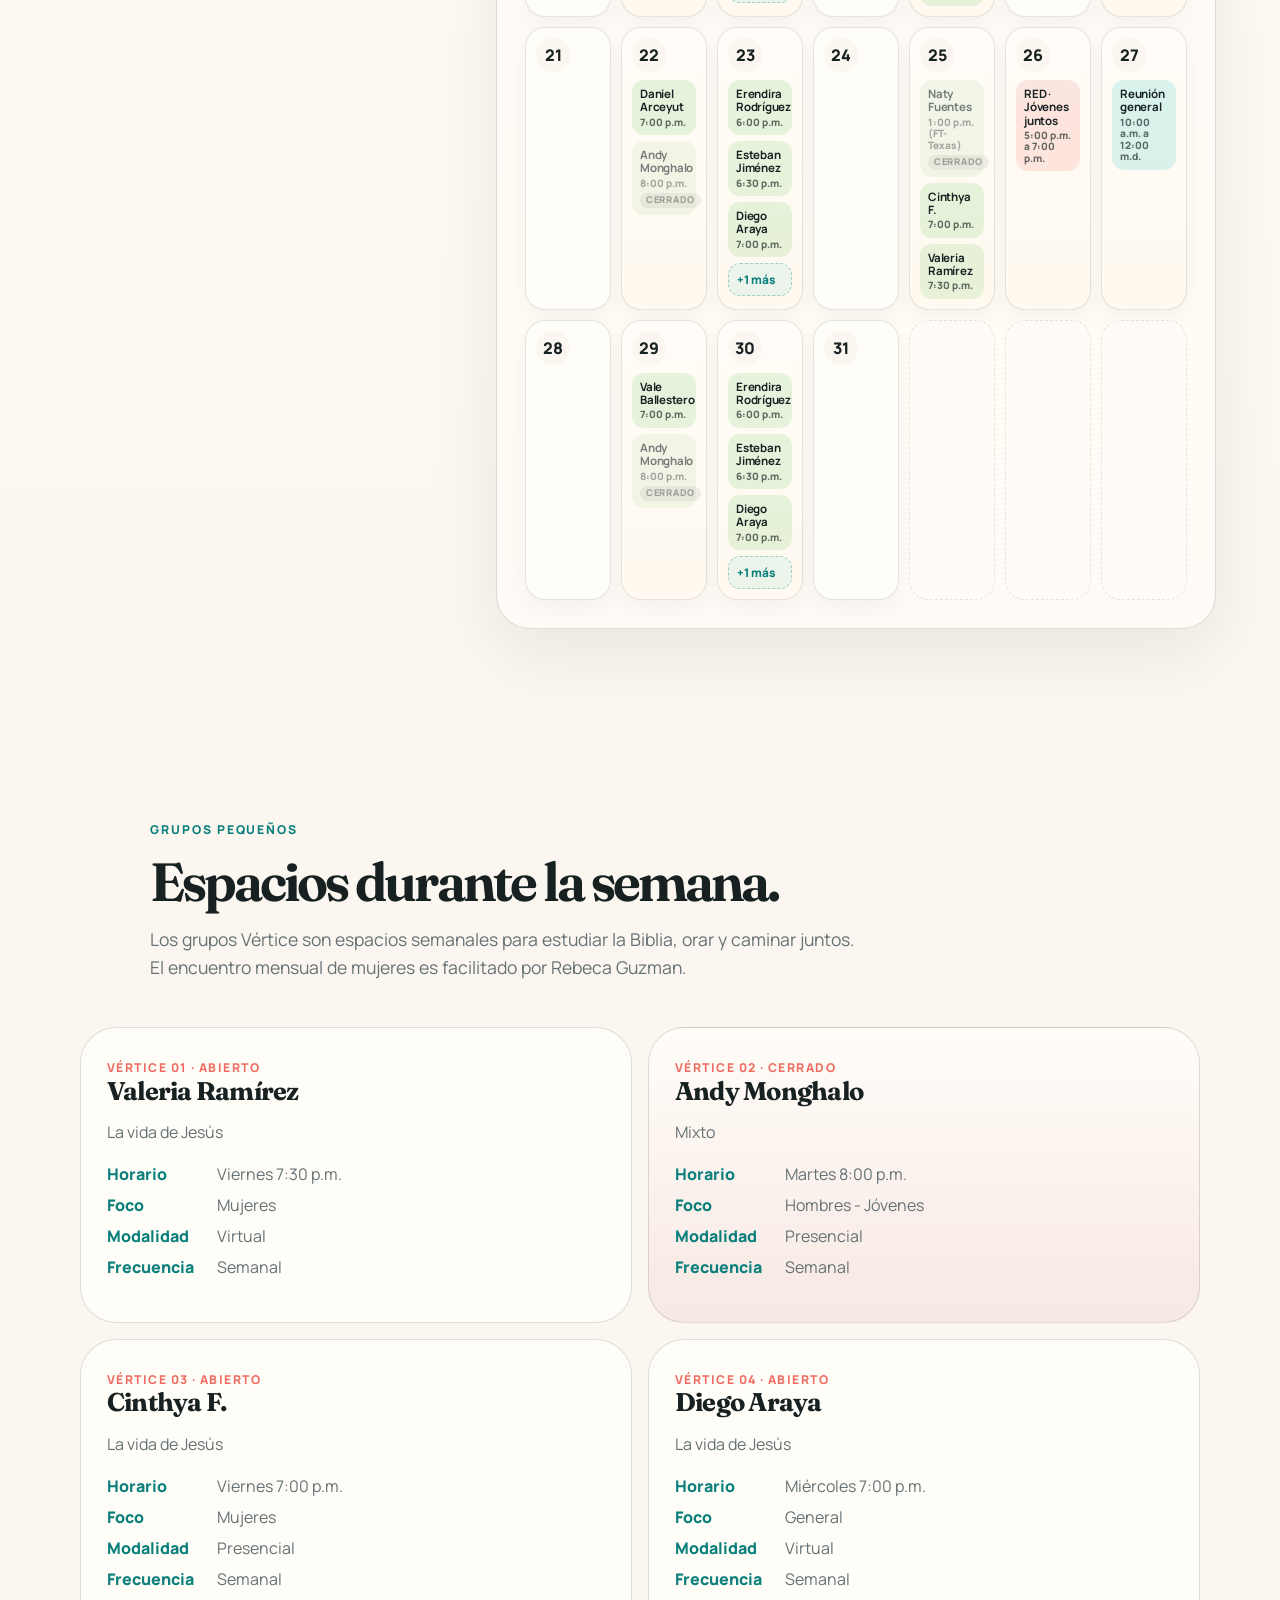
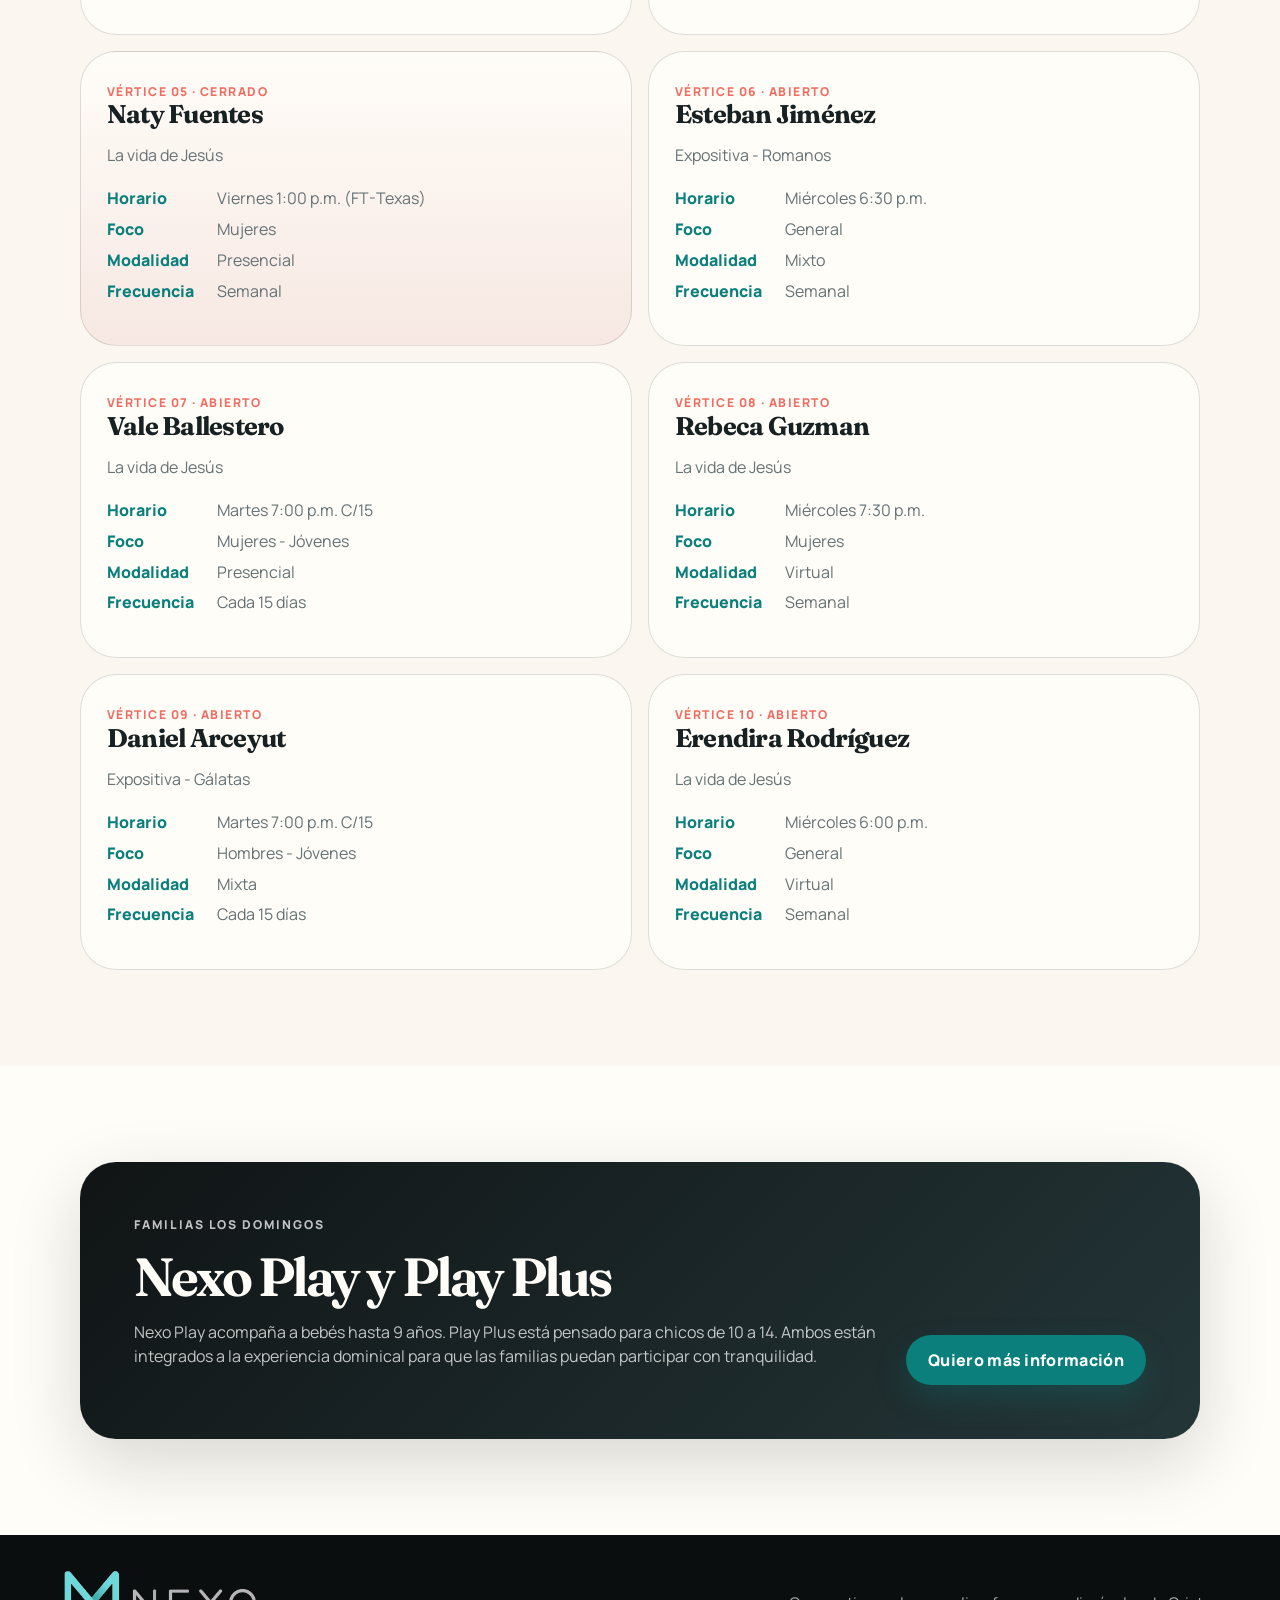
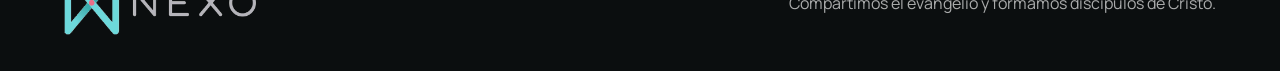
==== commit ef7dffc3: "Sort Nexo calendar events by time" ====
--- a/calendario.html
+++ b/calendario.html
@@ -10,7 +10,7 @@
   <link rel="preconnect" href="https://fonts.googleapis.com">
   <link rel="preconnect" href="https://fonts.gstatic.com" crossorigin>
   <link href="https://fonts.googleapis.com/css2?family=Fraunces:opsz,wght@9..144,500;9..144,650;9..144,750&family=Manrope:wght@400;500;600;700;800&display=swap" rel="stylesheet">
-  <link rel="stylesheet" href="styles.css?v=20260529-red-vertice" />
+  <link rel="stylesheet" href="styles.css?v=20260529-sort-events" />
 </head>
 <body>
   <header class="site-header" data-header>
@@ -80,6 +80,6 @@
     </section>
   </main>
   <footer class="footer"><img class="brand-logo footer-logo" src="assets/nexo-logo-clean-web.png" alt="Comunidad Nexo" /><p>Compartimos el evangelio y formamos discípulos de Cristo.</p></footer>
-  <script src="script.js?v=20260529-red-vertice"></script>
+  <script src="script.js?v=20260529-sort-events"></script>
 </body>
 </html>
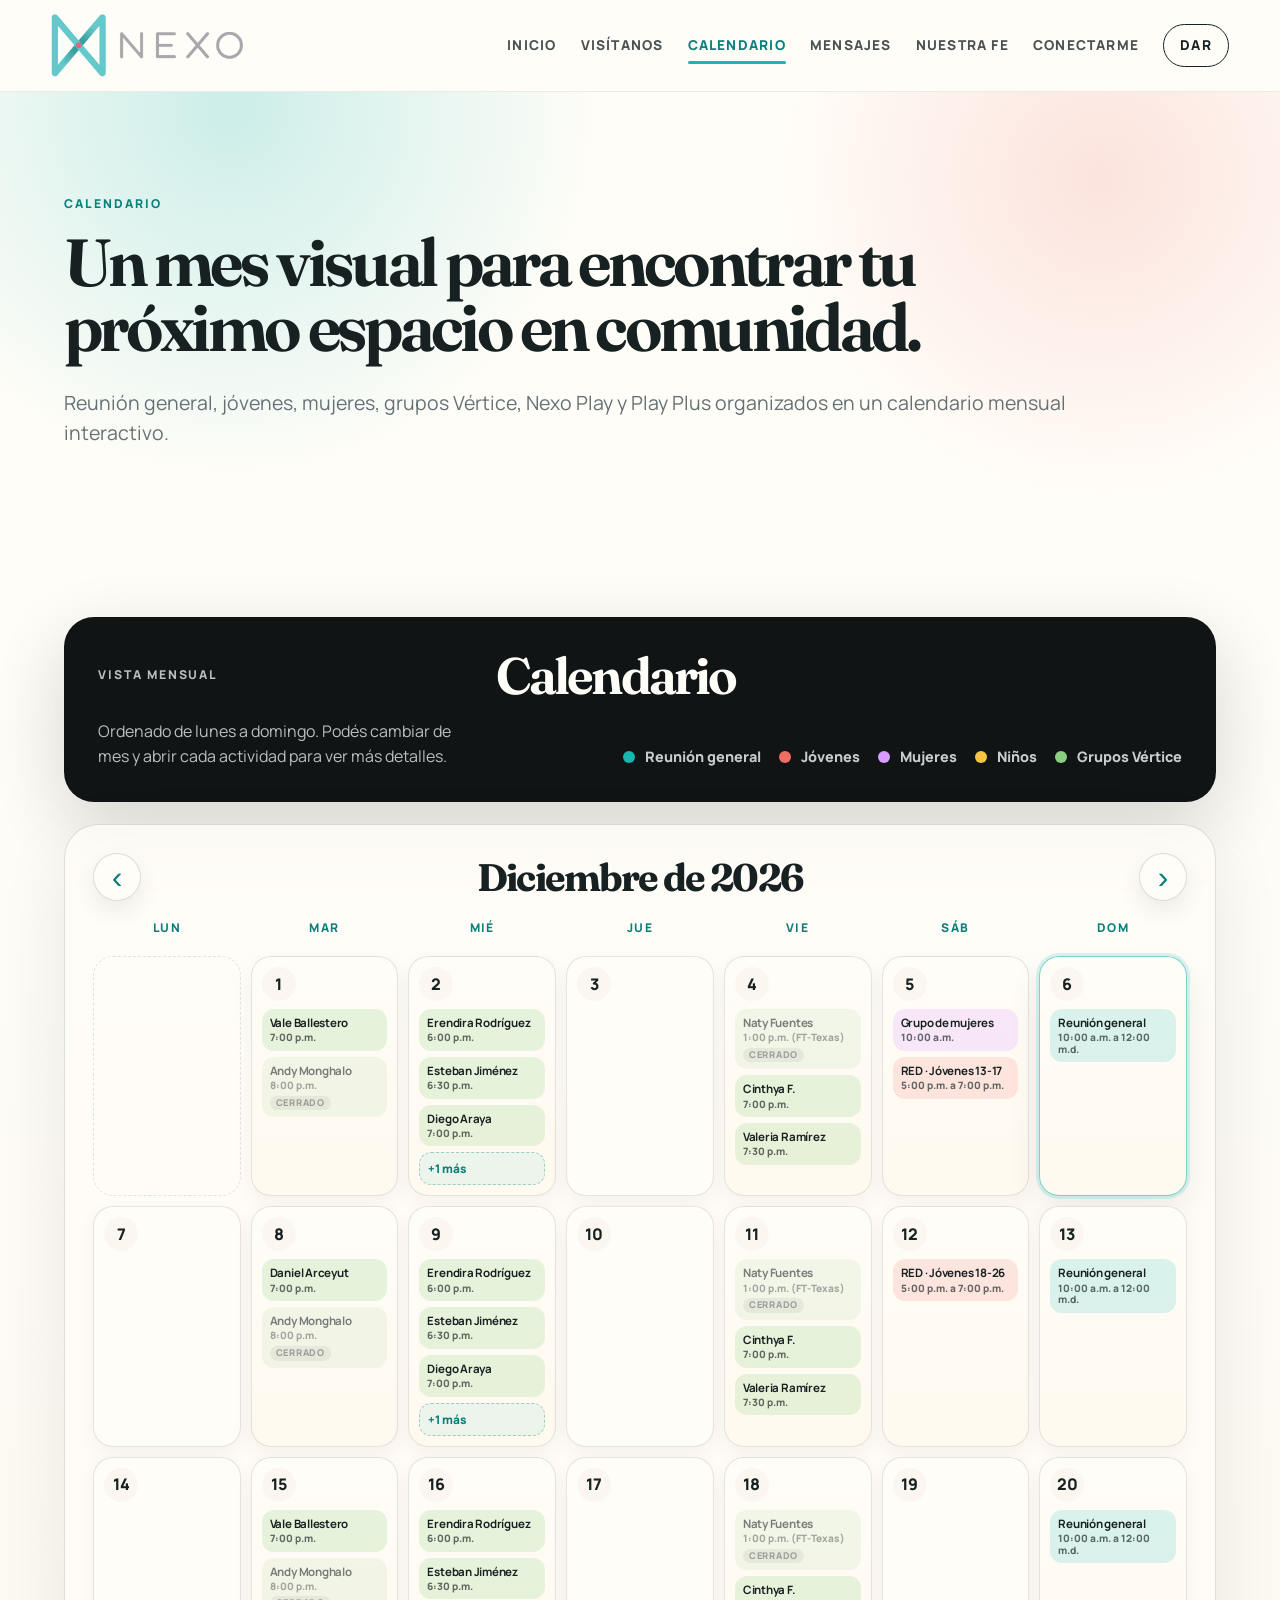
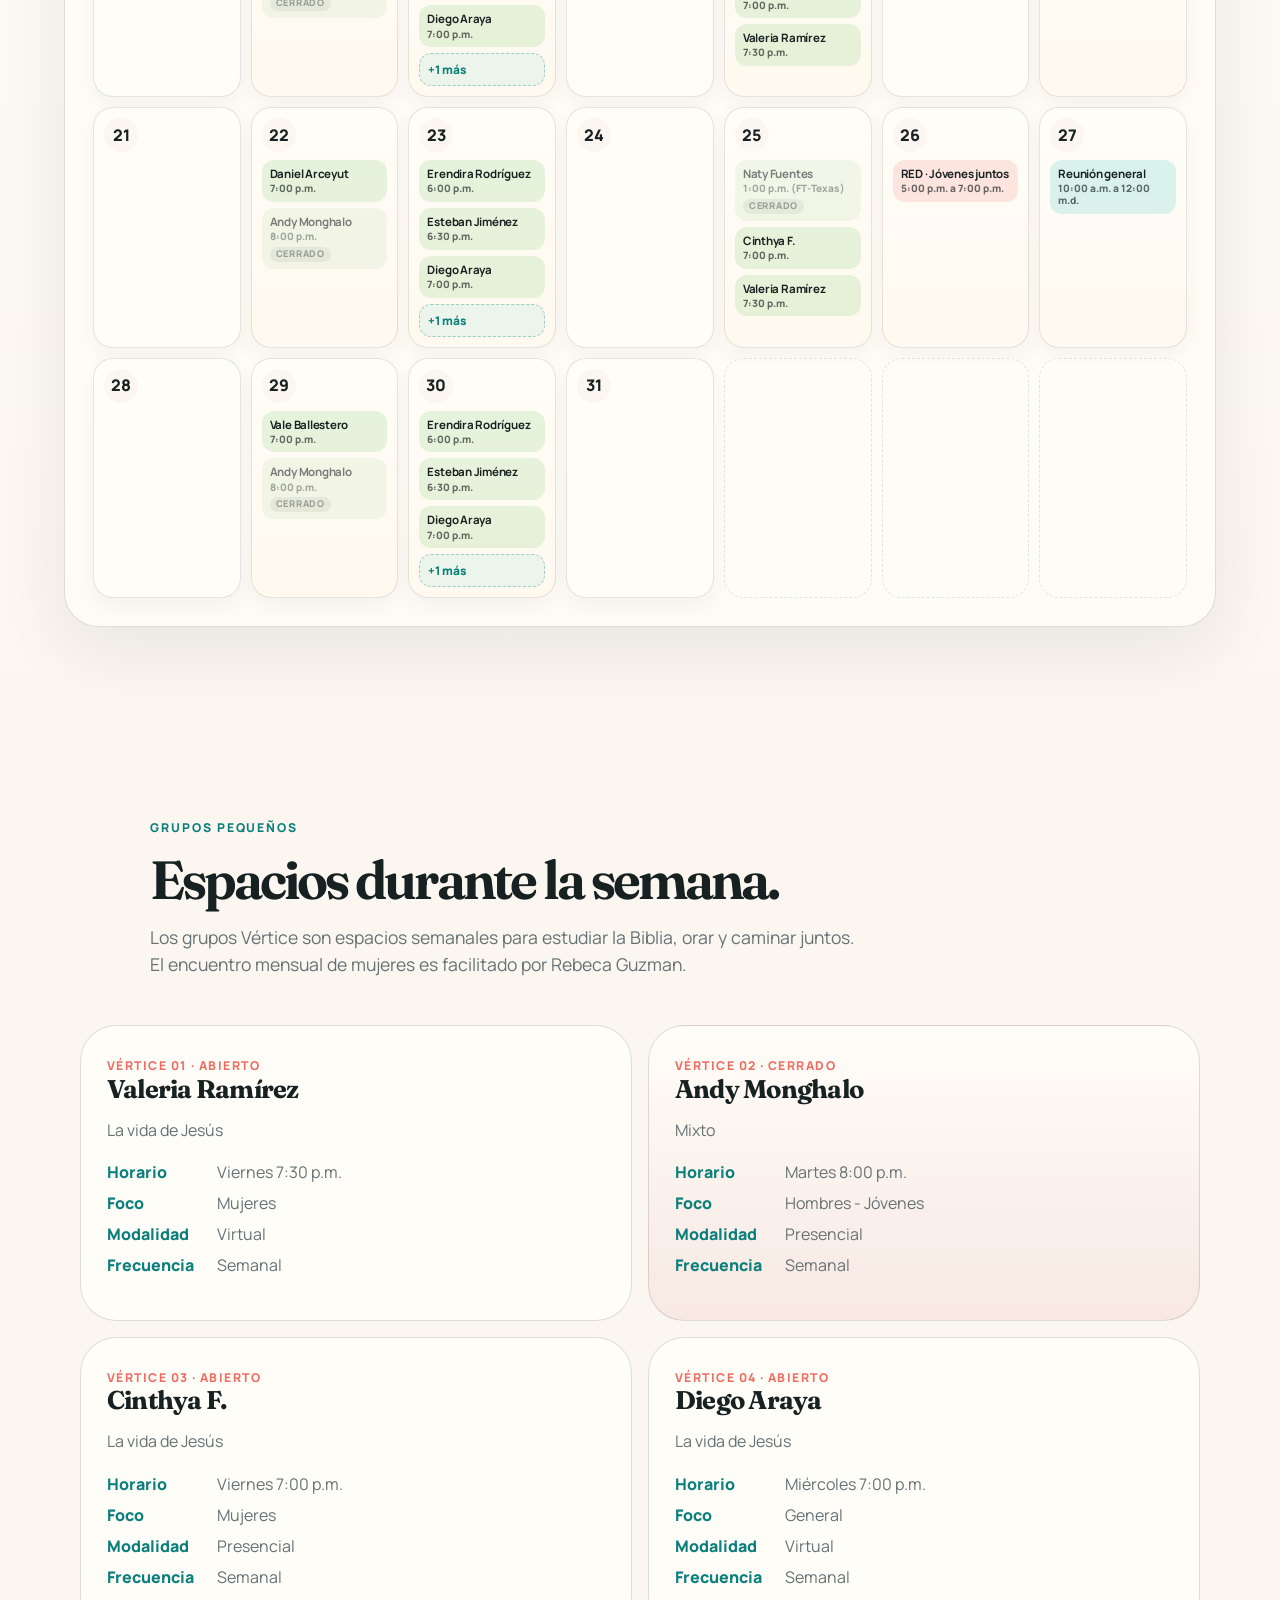
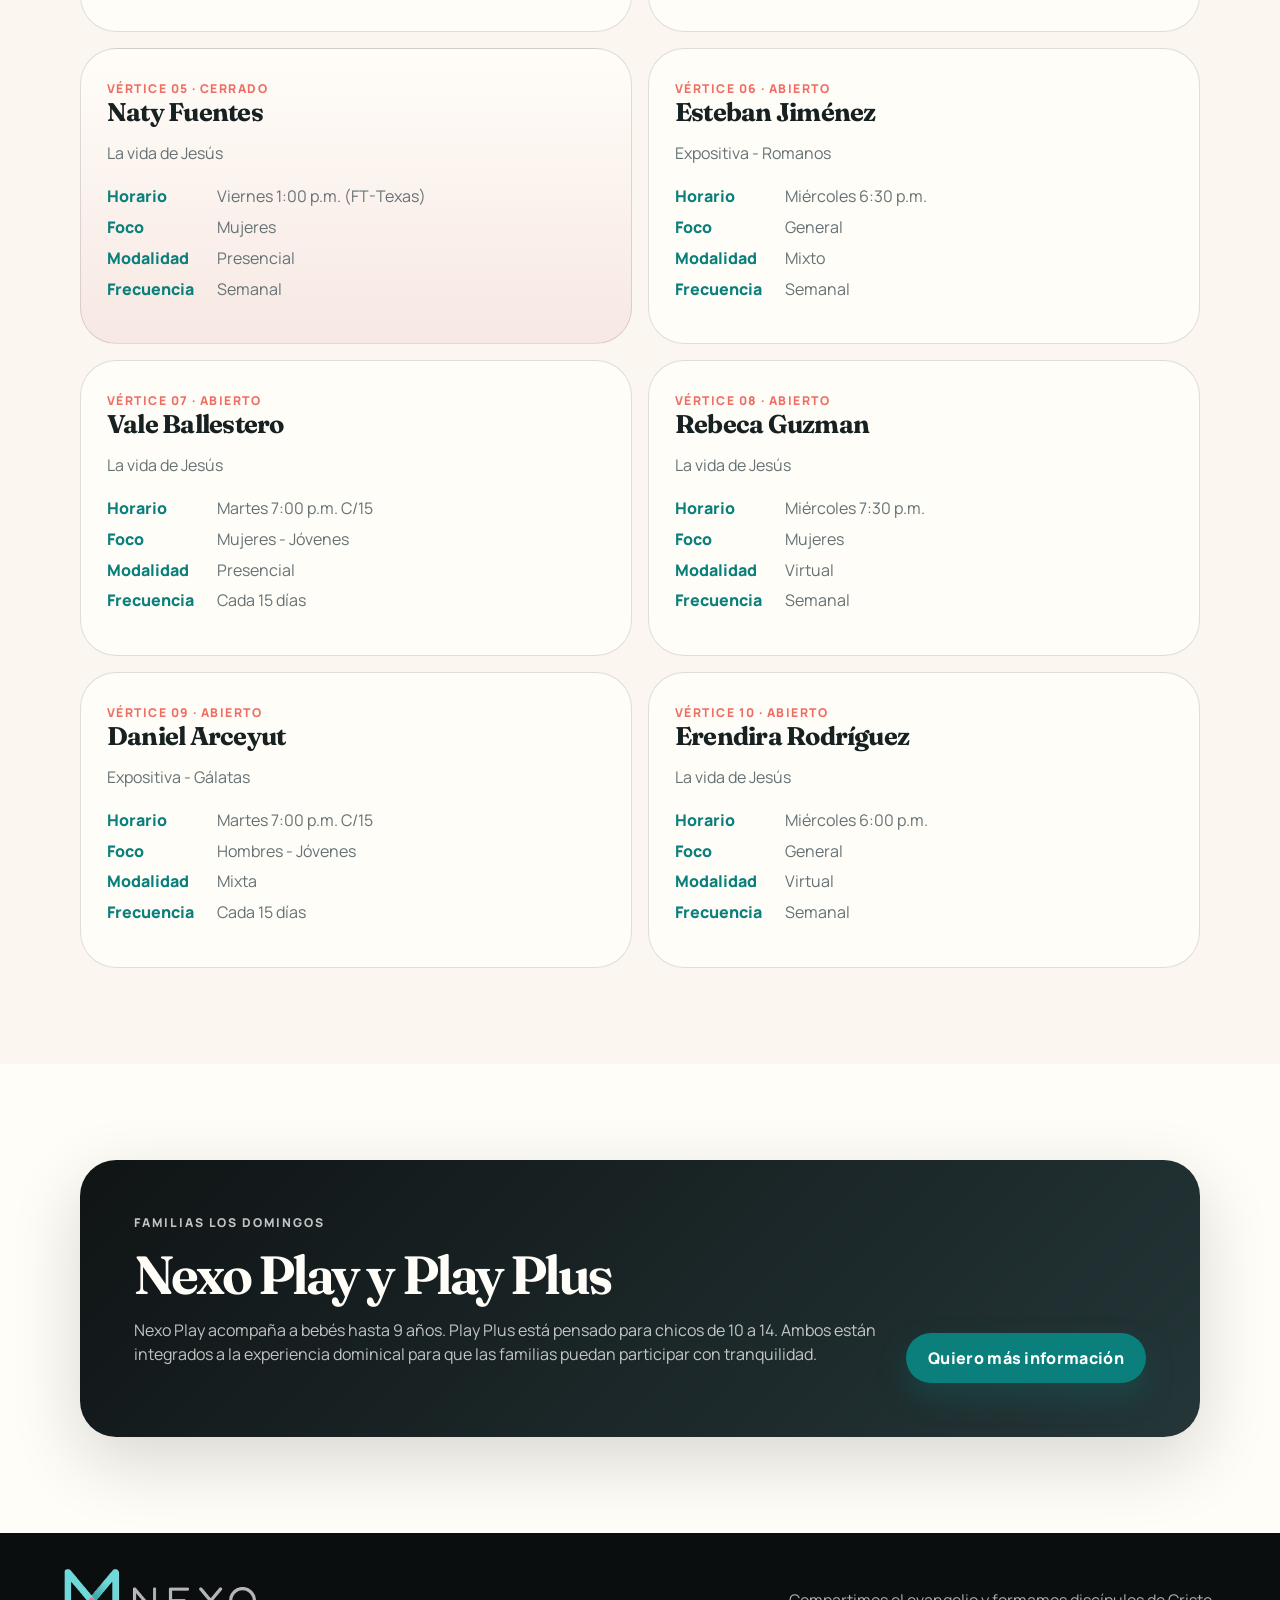
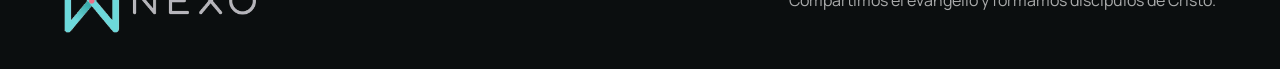
==== commit efe16cd2: "Move calendar legend above month grid" ====
--- a/calendario.html
+++ b/calendario.html
@@ -10,7 +10,7 @@
   <link rel="preconnect" href="https://fonts.googleapis.com">
   <link rel="preconnect" href="https://fonts.gstatic.com" crossorigin>
   <link href="https://fonts.googleapis.com/css2?family=Fraunces:opsz,wght@9..144,500;9..144,650;9..144,750&family=Manrope:wght@400;500;600;700;800&display=swap" rel="stylesheet">
-  <link rel="stylesheet" href="styles.css?v=20260529-sort-events" />
+  <link rel="stylesheet" href="styles.css?v=20260529-calendar-top-legend" />
 </head>
 <body>
   <header class="site-header" data-header>
@@ -31,8 +31,8 @@
       <div class="calendar-shell">
         <div class="calendar-intro">
           <p class="eyebrow">Vista mensual</p>
-          <h2>Calendario interactivo</h2>
-          <p>El calendario está ordenado de lunes a domingo. Podés cambiar de mes y abrir cada actividad para ver más detalles.</p>
+          <h2>Calendario</h2>
+          <p>Ordenado de lunes a domingo. Podés cambiar de mes y abrir cada actividad para ver más detalles.</p>
           <div class="calendar-legend">
             <span class="legend-dot general"></span> Reunión general
             <span class="legend-dot youth"></span> Jóvenes
@@ -80,6 +80,6 @@
     </section>
   </main>
   <footer class="footer"><img class="brand-logo footer-logo" src="assets/nexo-logo-clean-web.png" alt="Comunidad Nexo" /><p>Compartimos el evangelio y formamos discípulos de Cristo.</p></footer>
-  <script src="script.js?v=20260529-sort-events"></script>
+  <script src="script.js?v=20260529-calendar-top-legend"></script>
 </body>
 </html>
--- a/styles.css
+++ b/styles.css
@@ -728,3 +728,34 @@
 @media (max-width: 560px) {
   .day-event-row { grid-template-columns: 1fr; }
 }
+
+
+/* Calendar top legend layout: full-width month grid */
+.calendar-shell {
+  grid-template-columns: 1fr !important;
+  max-width: 1440px;
+  gap: 22px;
+}
+.calendar-intro {
+  position: static !important;
+  display: grid;
+  grid-template-columns: minmax(240px, .7fr) 1.3fr;
+  gap: 18px 28px;
+  align-items: end;
+  padding: clamp(22px, 3vw, 34px);
+  border-radius: 30px;
+}
+.calendar-intro h2 { font-size: clamp(2.1rem, 4vw, 4rem); }
+.calendar-intro p:not(.eyebrow) { margin: 0; max-width: 620px; }
+.calendar-intro .calendar-legend {
+  margin-top: 0;
+  justify-content: flex-end;
+  align-items: center;
+  gap: 10px 18px;
+}
+.month-calendar-panel { width: 100%; }
+.month-board { min-width: 1040px; }
+@media (max-width: 900px) {
+  .calendar-intro { grid-template-columns: 1fr; align-items: start; }
+  .calendar-intro .calendar-legend { justify-content: flex-start; }
+}
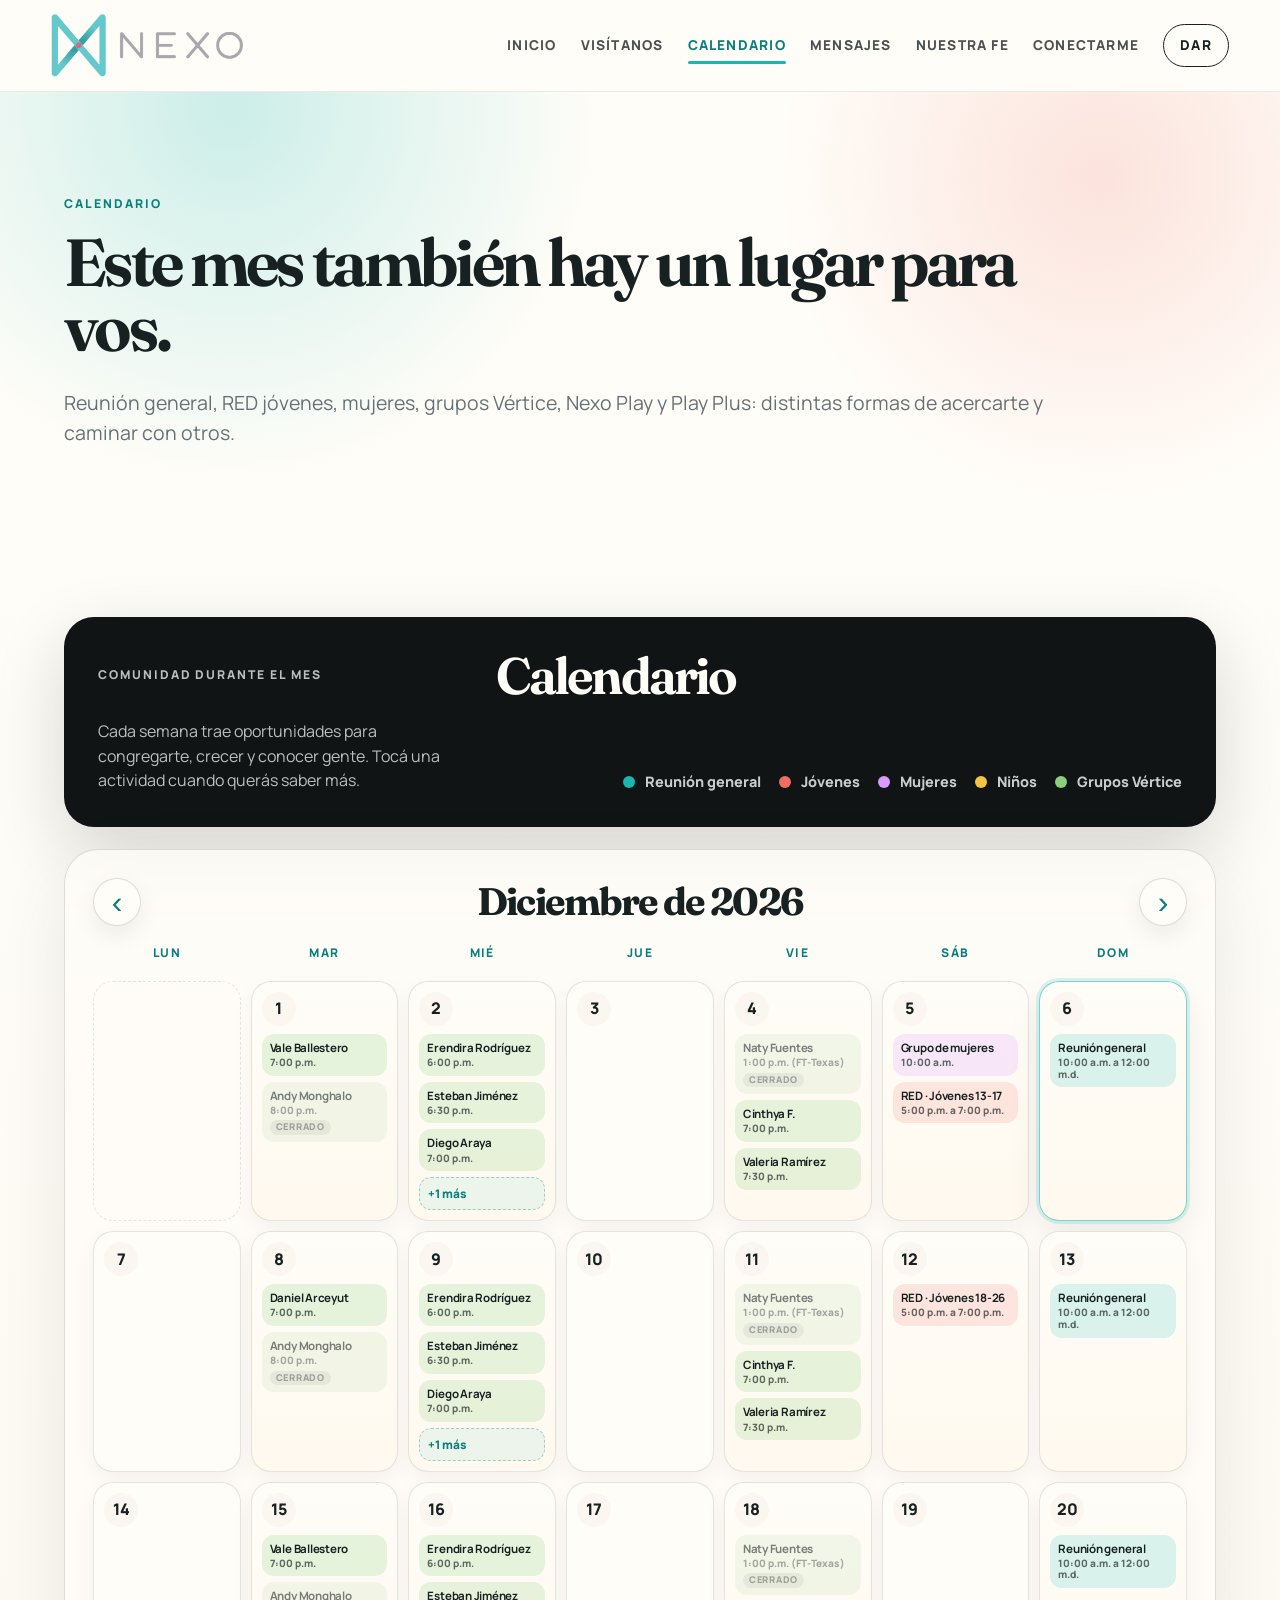
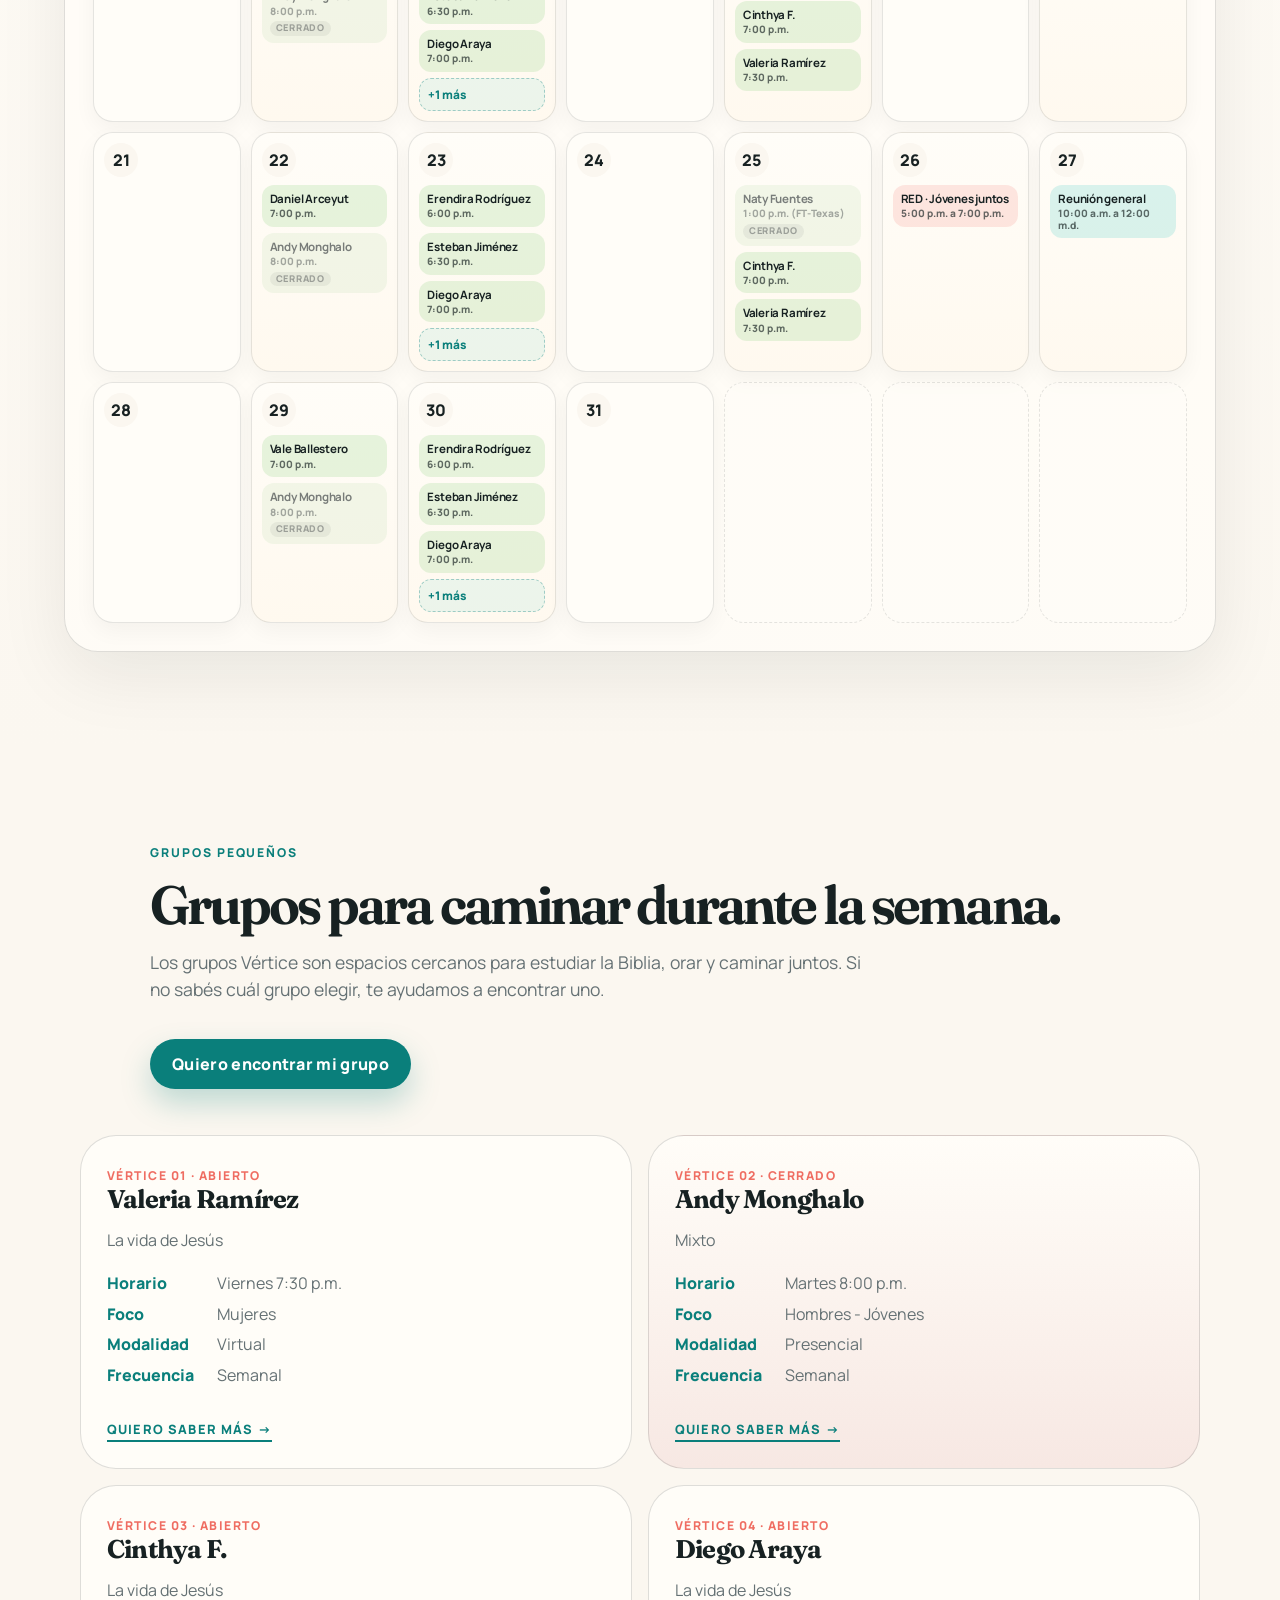
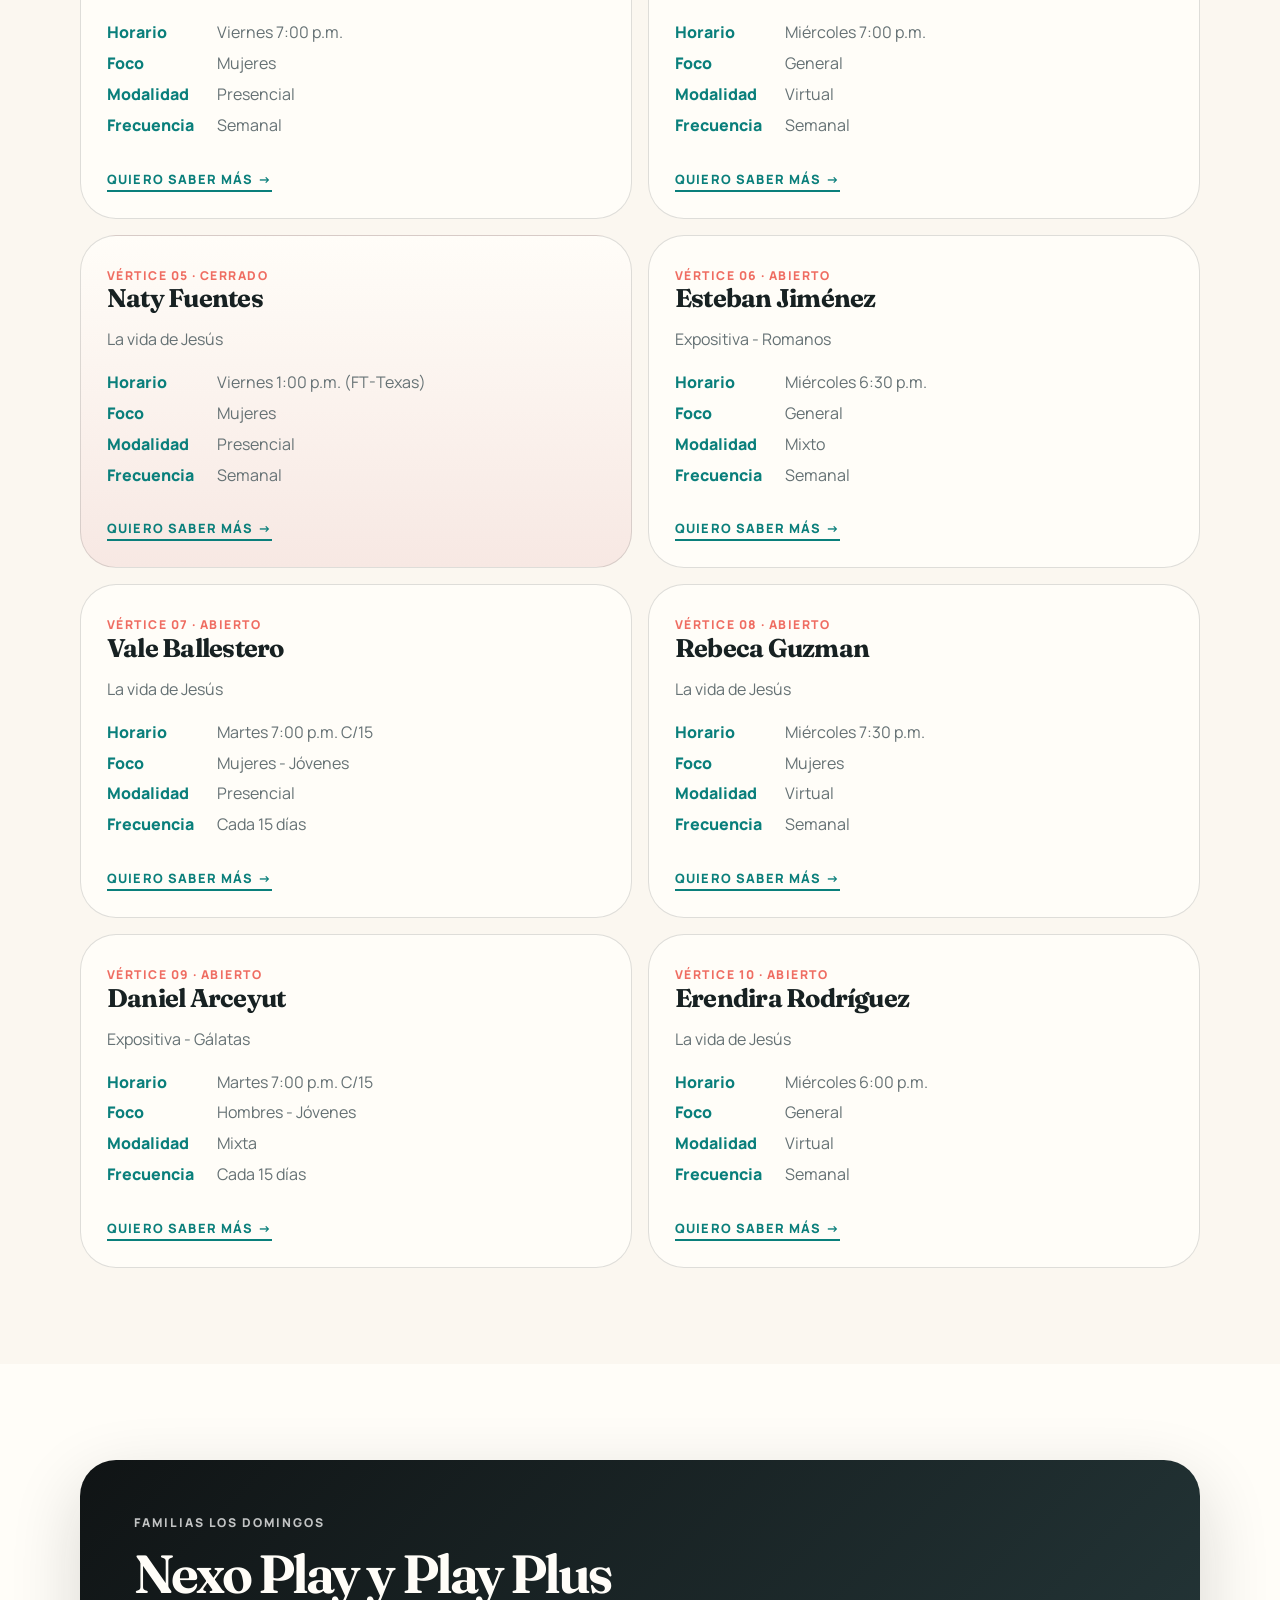
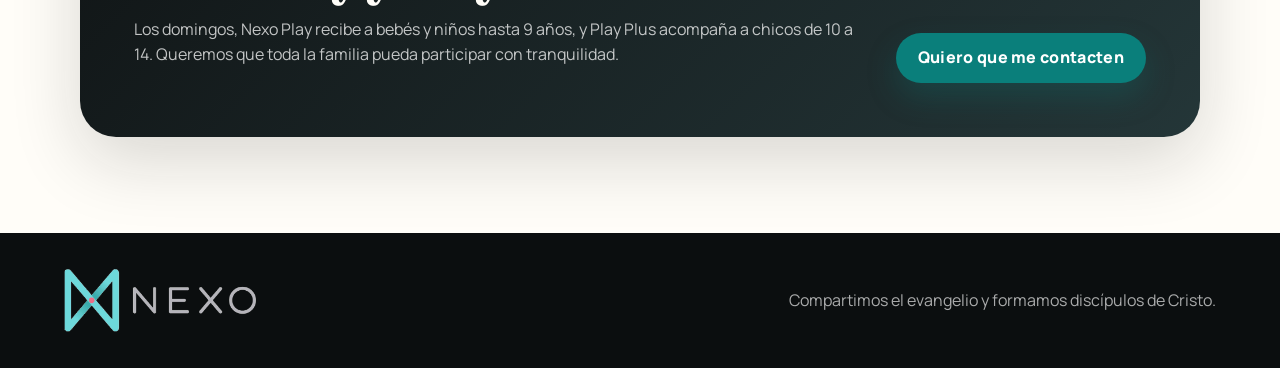
==== commit 7e77ef42: "Add Vertice form and warm site copy" ====
--- a/calendario.html
+++ b/calendario.html
@@ -10,7 +10,7 @@
   <link rel="preconnect" href="https://fonts.googleapis.com">
   <link rel="preconnect" href="https://fonts.gstatic.com" crossorigin>
   <link href="https://fonts.googleapis.com/css2?family=Fraunces:opsz,wght@9..144,500;9..144,650;9..144,750&family=Manrope:wght@400;500;600;700;800&display=swap" rel="stylesheet">
-  <link rel="stylesheet" href="styles.css?v=20260529-calendar-top-legend" />
+  <link rel="stylesheet" href="styles.css?v=20260529-vertice-form" />
 </head>
 <body>
   <header class="site-header" data-header>
@@ -23,16 +23,16 @@
   <main>
     <section class="page-hero calendar-hero">
       <p class="eyebrow">Calendario</p>
-      <h1>Un mes visual para encontrar tu próximo espacio en comunidad.</h1>
-      <p class="lead">Reunión general, jóvenes, mujeres, grupos Vértice, Nexo Play y Play Plus organizados en un calendario mensual interactivo.</p>
+      <h1>Este mes también hay un lugar para vos.</h1>
+      <p class="lead">Reunión general, RED jóvenes, mujeres, grupos Vértice, Nexo Play y Play Plus: distintas formas de acercarte y caminar con otros.</p>
     </section>
 
     <section class="calendar-section section-pad">
       <div class="calendar-shell">
         <div class="calendar-intro">
-          <p class="eyebrow">Vista mensual</p>
+          <p class="eyebrow">Comunidad durante el mes</p>
           <h2>Calendario</h2>
-          <p>Ordenado de lunes a domingo. Podés cambiar de mes y abrir cada actividad para ver más detalles.</p>
+          <p>Cada semana trae oportunidades para congregarte, crecer y conocer gente. Tocá una actividad cuando querás saber más.</p>
           <div class="calendar-legend">
             <span class="legend-dot general"></span> Reunión general
             <span class="legend-dot youth"></span> Jóvenes
@@ -55,31 +55,31 @@
     <section id="grupos" class="groups-section section-pad soft-section">
       <div class="section-heading reveal">
         <p class="eyebrow">Grupos pequeños</p>
-        <h2>Espacios durante la semana.</h2>
-        <p>Los grupos Vértice son espacios semanales para estudiar la Biblia, orar y caminar juntos. El encuentro mensual de mujeres es facilitado por Rebeca Guzman.</p>
+        <h2>Grupos para caminar durante la semana.</h2>
+        <p>Los grupos Vértice son espacios cercanos para estudiar la Biblia, orar y caminar juntos. Si no sabés cuál grupo elegir, te ayudamos a encontrar uno.</p><a class="btn btn-primary vertice-form-cta" href="grupos-vertice.html">Quiero encontrar mi grupo</a>
       </div>
       <div class="small-groups-grid vertice-groups-grid reveal">
-        <article class="vertice-group-card"><span>Vértice 01 · Abierto</span><h3>Valeria Ramírez</h3><p>La vida de Jesús</p><dl><dt>Horario</dt><dd>Viernes 7:30 p.m.</dd><dt>Foco</dt><dd>Mujeres</dd><dt>Modalidad</dt><dd>Virtual</dd><dt>Frecuencia</dt><dd>Semanal</dd></dl></article>
-        <article class="vertice-group-card closed"><span>Vértice 02 · Cerrado</span><h3>Andy Monghalo</h3><p>Mixto</p><dl><dt>Horario</dt><dd>Martes 8:00 p.m.</dd><dt>Foco</dt><dd>Hombres - Jóvenes</dd><dt>Modalidad</dt><dd>Presencial</dd><dt>Frecuencia</dt><dd>Semanal</dd></dl></article>
-        <article class="vertice-group-card"><span>Vértice 03 · Abierto</span><h3>Cinthya F.</h3><p>La vida de Jesús</p><dl><dt>Horario</dt><dd>Viernes 7:00 p.m.</dd><dt>Foco</dt><dd>Mujeres</dd><dt>Modalidad</dt><dd>Presencial</dd><dt>Frecuencia</dt><dd>Semanal</dd></dl></article>
-        <article class="vertice-group-card"><span>Vértice 04 · Abierto</span><h3>Diego Araya</h3><p>La vida de Jesús</p><dl><dt>Horario</dt><dd>Miércoles 7:00 p.m.</dd><dt>Foco</dt><dd>General</dd><dt>Modalidad</dt><dd>Virtual</dd><dt>Frecuencia</dt><dd>Semanal</dd></dl></article>
-        <article class="vertice-group-card closed"><span>Vértice 05 · Cerrado</span><h3>Naty Fuentes</h3><p>La vida de Jesús</p><dl><dt>Horario</dt><dd>Viernes 1:00 p.m. (FT-Texas)</dd><dt>Foco</dt><dd>Mujeres</dd><dt>Modalidad</dt><dd>Presencial</dd><dt>Frecuencia</dt><dd>Semanal</dd></dl></article>
-        <article class="vertice-group-card"><span>Vértice 06 · Abierto</span><h3>Esteban Jiménez</h3><p>Expositiva - Romanos</p><dl><dt>Horario</dt><dd>Miércoles 6:30 p.m.</dd><dt>Foco</dt><dd>General</dd><dt>Modalidad</dt><dd>Mixto</dd><dt>Frecuencia</dt><dd>Semanal</dd></dl></article>
-        <article class="vertice-group-card"><span>Vértice 07 · Abierto</span><h3>Vale Ballestero</h3><p>La vida de Jesús</p><dl><dt>Horario</dt><dd>Martes 7:00 p.m. C/15</dd><dt>Foco</dt><dd>Mujeres - Jóvenes</dd><dt>Modalidad</dt><dd>Presencial</dd><dt>Frecuencia</dt><dd>Cada 15 días</dd></dl></article>
-        <article class="vertice-group-card"><span>Vértice 08 · Abierto</span><h3>Rebeca Guzman</h3><p>La vida de Jesús</p><dl><dt>Horario</dt><dd>Miércoles 7:30 p.m.</dd><dt>Foco</dt><dd>Mujeres</dd><dt>Modalidad</dt><dd>Virtual</dd><dt>Frecuencia</dt><dd>Semanal</dd></dl></article>
-        <article class="vertice-group-card"><span>Vértice 09 · Abierto</span><h3>Daniel Arceyut</h3><p>Expositiva - Gálatas</p><dl><dt>Horario</dt><dd>Martes 7:00 p.m. C/15</dd><dt>Foco</dt><dd>Hombres - Jóvenes</dd><dt>Modalidad</dt><dd>Mixta</dd><dt>Frecuencia</dt><dd>Cada 15 días</dd></dl></article>
-        <article class="vertice-group-card"><span>Vértice 10 · Abierto</span><h3>Erendira Rodríguez</h3><p>La vida de Jesús</p><dl><dt>Horario</dt><dd>Miércoles 6:00 p.m.</dd><dt>Foco</dt><dd>General</dd><dt>Modalidad</dt><dd>Virtual</dd><dt>Frecuencia</dt><dd>Semanal</dd></dl></article>
+        <article class="vertice-group-card"><span>Vértice 01 · Abierto</span><h3>Valeria Ramírez</h3><p>La vida de Jesús</p><dl><dt>Horario</dt><dd>Viernes 7:30 p.m.</dd><dt>Foco</dt><dd>Mujeres</dd><dt>Modalidad</dt><dd>Virtual</dd><dt>Frecuencia</dt><dd>Semanal</dd></dl><a class="text-link vertice-card-link" href="grupos-vertice.html">Quiero saber más →</a></article>
+        <article class="vertice-group-card closed"><span>Vértice 02 · Cerrado</span><h3>Andy Monghalo</h3><p>Mixto</p><dl><dt>Horario</dt><dd>Martes 8:00 p.m.</dd><dt>Foco</dt><dd>Hombres - Jóvenes</dd><dt>Modalidad</dt><dd>Presencial</dd><dt>Frecuencia</dt><dd>Semanal</dd></dl><a class="text-link vertice-card-link" href="grupos-vertice.html">Quiero saber más →</a></article>
+        <article class="vertice-group-card"><span>Vértice 03 · Abierto</span><h3>Cinthya F.</h3><p>La vida de Jesús</p><dl><dt>Horario</dt><dd>Viernes 7:00 p.m.</dd><dt>Foco</dt><dd>Mujeres</dd><dt>Modalidad</dt><dd>Presencial</dd><dt>Frecuencia</dt><dd>Semanal</dd></dl><a class="text-link vertice-card-link" href="grupos-vertice.html">Quiero saber más →</a></article>
+        <article class="vertice-group-card"><span>Vértice 04 · Abierto</span><h3>Diego Araya</h3><p>La vida de Jesús</p><dl><dt>Horario</dt><dd>Miércoles 7:00 p.m.</dd><dt>Foco</dt><dd>General</dd><dt>Modalidad</dt><dd>Virtual</dd><dt>Frecuencia</dt><dd>Semanal</dd></dl><a class="text-link vertice-card-link" href="grupos-vertice.html">Quiero saber más →</a></article>
+        <article class="vertice-group-card closed"><span>Vértice 05 · Cerrado</span><h3>Naty Fuentes</h3><p>La vida de Jesús</p><dl><dt>Horario</dt><dd>Viernes 1:00 p.m. (FT-Texas)</dd><dt>Foco</dt><dd>Mujeres</dd><dt>Modalidad</dt><dd>Presencial</dd><dt>Frecuencia</dt><dd>Semanal</dd></dl><a class="text-link vertice-card-link" href="grupos-vertice.html">Quiero saber más →</a></article>
+        <article class="vertice-group-card"><span>Vértice 06 · Abierto</span><h3>Esteban Jiménez</h3><p>Expositiva - Romanos</p><dl><dt>Horario</dt><dd>Miércoles 6:30 p.m.</dd><dt>Foco</dt><dd>General</dd><dt>Modalidad</dt><dd>Mixto</dd><dt>Frecuencia</dt><dd>Semanal</dd></dl><a class="text-link vertice-card-link" href="grupos-vertice.html">Quiero saber más →</a></article>
+        <article class="vertice-group-card"><span>Vértice 07 · Abierto</span><h3>Vale Ballestero</h3><p>La vida de Jesús</p><dl><dt>Horario</dt><dd>Martes 7:00 p.m. C/15</dd><dt>Foco</dt><dd>Mujeres - Jóvenes</dd><dt>Modalidad</dt><dd>Presencial</dd><dt>Frecuencia</dt><dd>Cada 15 días</dd></dl><a class="text-link vertice-card-link" href="grupos-vertice.html">Quiero saber más →</a></article>
+        <article class="vertice-group-card"><span>Vértice 08 · Abierto</span><h3>Rebeca Guzman</h3><p>La vida de Jesús</p><dl><dt>Horario</dt><dd>Miércoles 7:30 p.m.</dd><dt>Foco</dt><dd>Mujeres</dd><dt>Modalidad</dt><dd>Virtual</dd><dt>Frecuencia</dt><dd>Semanal</dd></dl><a class="text-link vertice-card-link" href="grupos-vertice.html">Quiero saber más →</a></article>
+        <article class="vertice-group-card"><span>Vértice 09 · Abierto</span><h3>Daniel Arceyut</h3><p>Expositiva - Gálatas</p><dl><dt>Horario</dt><dd>Martes 7:00 p.m. C/15</dd><dt>Foco</dt><dd>Hombres - Jóvenes</dd><dt>Modalidad</dt><dd>Mixta</dd><dt>Frecuencia</dt><dd>Cada 15 días</dd></dl><a class="text-link vertice-card-link" href="grupos-vertice.html">Quiero saber más →</a></article>
+        <article class="vertice-group-card"><span>Vértice 10 · Abierto</span><h3>Erendira Rodríguez</h3><p>La vida de Jesús</p><dl><dt>Horario</dt><dd>Miércoles 6:00 p.m.</dd><dt>Foco</dt><dd>General</dd><dt>Modalidad</dt><dd>Virtual</dd><dt>Frecuencia</dt><dd>Semanal</dd></dl><a class="text-link vertice-card-link" href="grupos-vertice.html">Quiero saber más →</a></article>
       </div>
     </section>
 
     <section class="section-pad">
       <div class="family-card reveal">
-        <div><p class="eyebrow">Familias los domingos</p><h2>Nexo Play y Play Plus</h2><p>Nexo Play acompaña a bebés hasta 9 años. Play Plus está pensado para chicos de 10 a 14. Ambos están integrados a la experiencia dominical para que las familias puedan participar con tranquilidad.</p></div>
-        <a class="btn btn-primary" href="registro.html">Quiero más información</a>
+        <div><p class="eyebrow">Familias los domingos</p><h2>Nexo Play y Play Plus</h2><p>Los domingos, Nexo Play recibe a bebés y niños hasta 9 años, y Play Plus acompaña a chicos de 10 a 14. Queremos que toda la familia pueda participar con tranquilidad.</p></div>
+        <a class="btn btn-primary" href="registro.html">Quiero que me contacten</a>
       </div>
     </section>
   </main>
   <footer class="footer"><img class="brand-logo footer-logo" src="assets/nexo-logo-clean-web.png" alt="Comunidad Nexo" /><p>Compartimos el evangelio y formamos discípulos de Cristo.</p></footer>
-  <script src="script.js?v=20260529-calendar-top-legend"></script>
+  <script src="script.js?v=20260529-vertice-form"></script>
 </body>
 </html>
--- a/styles.css
+++ b/styles.css
@@ -759,3 +759,106 @@
   .calendar-intro { grid-template-columns: 1fr; align-items: start; }
   .calendar-intro .calendar-legend { justify-content: flex-start; }
 }
+
+
+/* Mobile calendar: clean tap-first month view */
+.mobile-day-hit {
+  display: contents;
+  border: 0;
+  background: transparent;
+  font: inherit;
+  color: inherit;
+}
+.mobile-event-dots { display: none; }
+@media (max-width: 700px) {
+  .calendar-section.section-pad { padding-inline: 12px; }
+  .calendar-intro { padding: 22px; border-radius: 24px; }
+  .calendar-intro h2 { font-size: clamp(2rem, 12vw, 3.3rem); }
+  .calendar-intro .calendar-legend { gap: 8px 12px; font-size: .78rem; }
+  .month-calendar-panel { padding: 12px; border-radius: 24px; overflow-x: visible; }
+  .calendar-toolbar { min-width: 0; gap: 10px; margin-bottom: 14px; }
+  .calendar-toolbar h3 { font-size: clamp(1.35rem, 7vw, 2rem); text-align: center; }
+  .calendar-nav-btn { width: 42px; height: 42px; font-size: 1.7rem; flex: 0 0 auto; }
+  .month-board { min-width: 0 !important; grid-template-columns: repeat(7, minmax(0, 1fr)) !important; gap: 6px; }
+  .calendar-weekday { padding: 0 0 5px; font-size: .62rem; letter-spacing: .06em; }
+  .month-day { min-height: 54px; padding: 4px; border-radius: 14px; align-items: center; justify-content: center; gap: 2px; box-shadow: none; }
+  .month-day.is-empty { opacity: .28; }
+  .month-day.has-events { background: #fffdf8; border-color: rgba(10,127,123,.28); box-shadow: 0 8px 18px rgba(16,20,21,.055); }
+  .mobile-day-hit { display: grid; place-items: center; gap: 5px; width: 100%; min-height: 44px; cursor: pointer; }
+  .month-day-number { width: 30px; height: 30px; font-size: .88rem; background: transparent; }
+  .month-day.has-events .month-day-number { background: rgba(24,183,178,.12); color: var(--teal-dark); }
+  .month-day.today .month-day-number { background: var(--teal-dark); color: var(--white); }
+  .mobile-event-dots { display: flex; align-items: center; justify-content: center; gap: 3px; min-height: 8px; }
+  .event-dot { width: 6px; height: 6px; border-radius: 50%; display: inline-grid; place-items: center; font-size: .5rem; line-height: 1; font-weight: 950; }
+  .event-dot.general { background: var(--teal); }
+  .event-dot.youth { background: var(--coral); }
+  .event-dot.women { background: #d99bff; }
+  .event-dot.groups { background: #8ccf7e; }
+  .event-dot.more { width: 10px; height: 10px; background: var(--charcoal); color: var(--white); }
+  .month-event-stack { display: none; }
+  .month-event, .month-event-more { display: none; }
+}
+
+
+/* Mobile calendar centering refinement */
+@media (max-width: 700px) {
+  .month-day {
+    aspect-ratio: 1 / 1.08;
+    min-height: 0;
+    padding: 0;
+    display: block;
+  }
+  .mobile-day-hit {
+    display: flex;
+    width: 100%;
+    height: 100%;
+    min-height: 0;
+    align-items: center;
+    justify-content: center;
+    flex-direction: column;
+    gap: 6px;
+    padding: 5px 2px 7px;
+    border: 0;
+    background: transparent;
+    border-radius: inherit;
+  }
+  .month-day-number {
+    display: flex;
+    align-items: center;
+    justify-content: center;
+    flex: 0 0 32px;
+    width: 32px;
+    height: 32px;
+    margin: 0 auto;
+    padding: 0;
+    line-height: 1;
+    border-radius: 50%;
+    text-align: center;
+    font-variant-numeric: tabular-nums;
+  }
+  .mobile-event-dots {
+    display: flex;
+    flex: 0 0 10px;
+    height: 10px;
+    width: 100%;
+    align-items: center;
+    justify-content: center;
+    gap: 4px;
+    margin: 0;
+  }
+  .event-dot { flex: 0 0 6px; }
+  .event-dot.more { flex-basis: 10px; }
+}
+@media (max-width: 390px) {
+  .month-board { gap: 5px; }
+  .month-day-number { width: 30px; height: 30px; flex-basis: 30px; font-size: .84rem; }
+  .mobile-event-dots { gap: 3px; }
+}
+
+
+/* Vértice interest form */
+.vertice-form-hero { background: radial-gradient(circle at 84% 12%, rgba(140,207,126,.24), transparent 30%), radial-gradient(circle at 18% 0%, rgba(24,183,178,.22), transparent 34%), var(--white); }
+.vertice-registration-layout .form-intro { background: linear-gradient(135deg, var(--charcoal), #213536); }
+.vertice-form-cta { margin-top: 18px; }
+.vertice-card-link { display: inline-flex; margin-top: 16px; }
+.vertice-form select[name="grupo"] { min-height: 58px; }
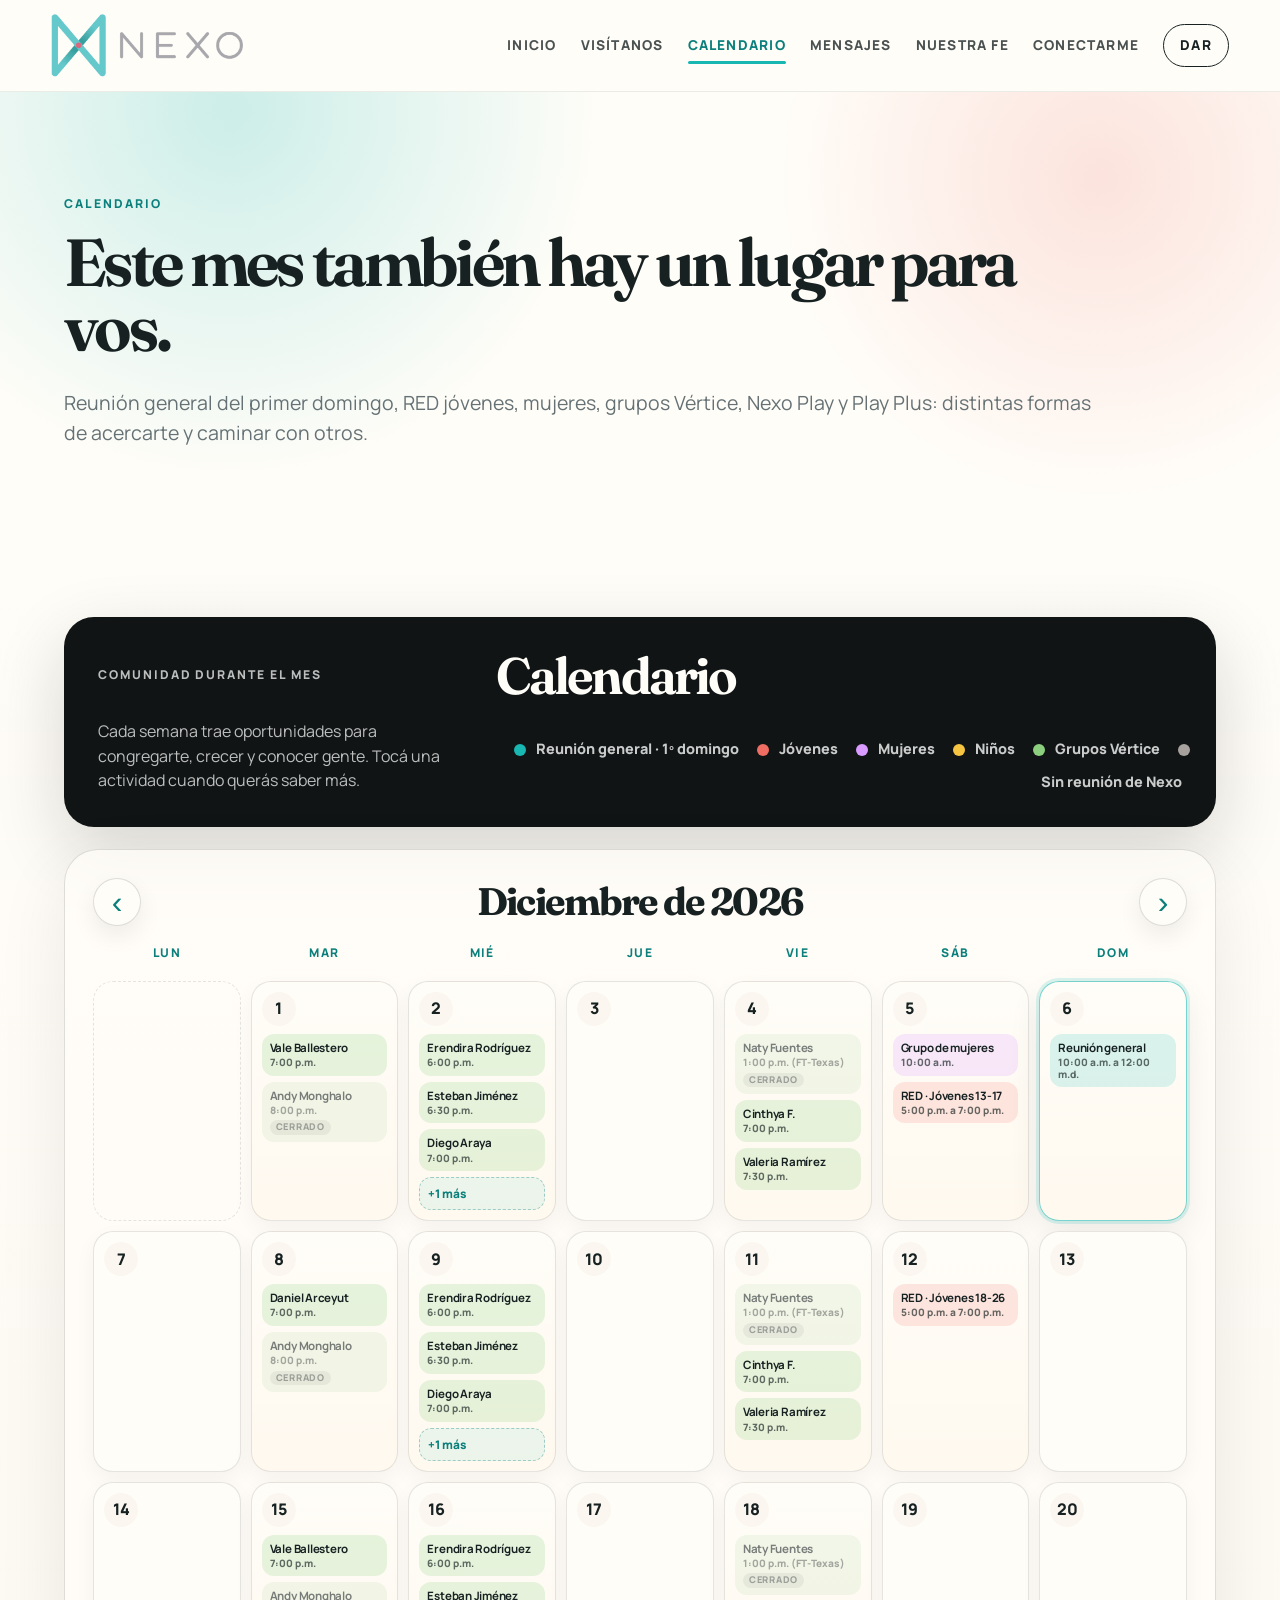
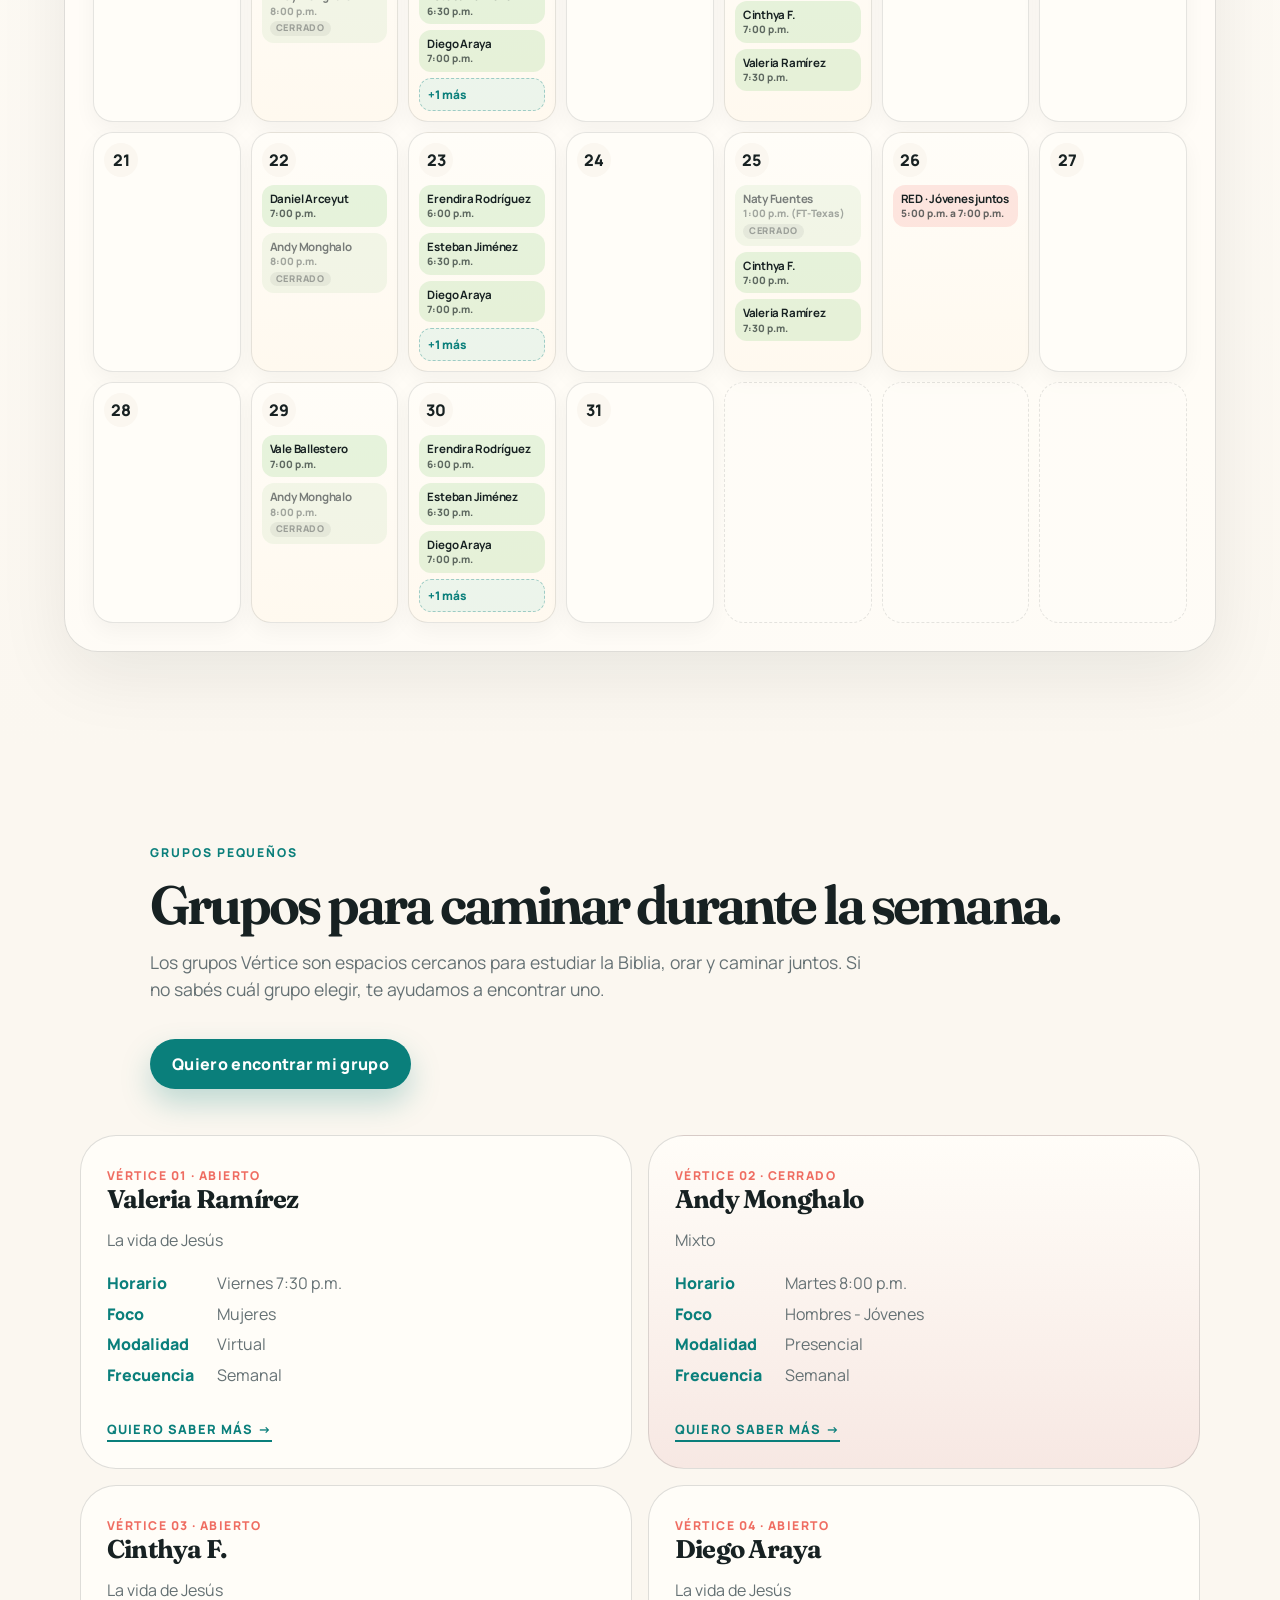
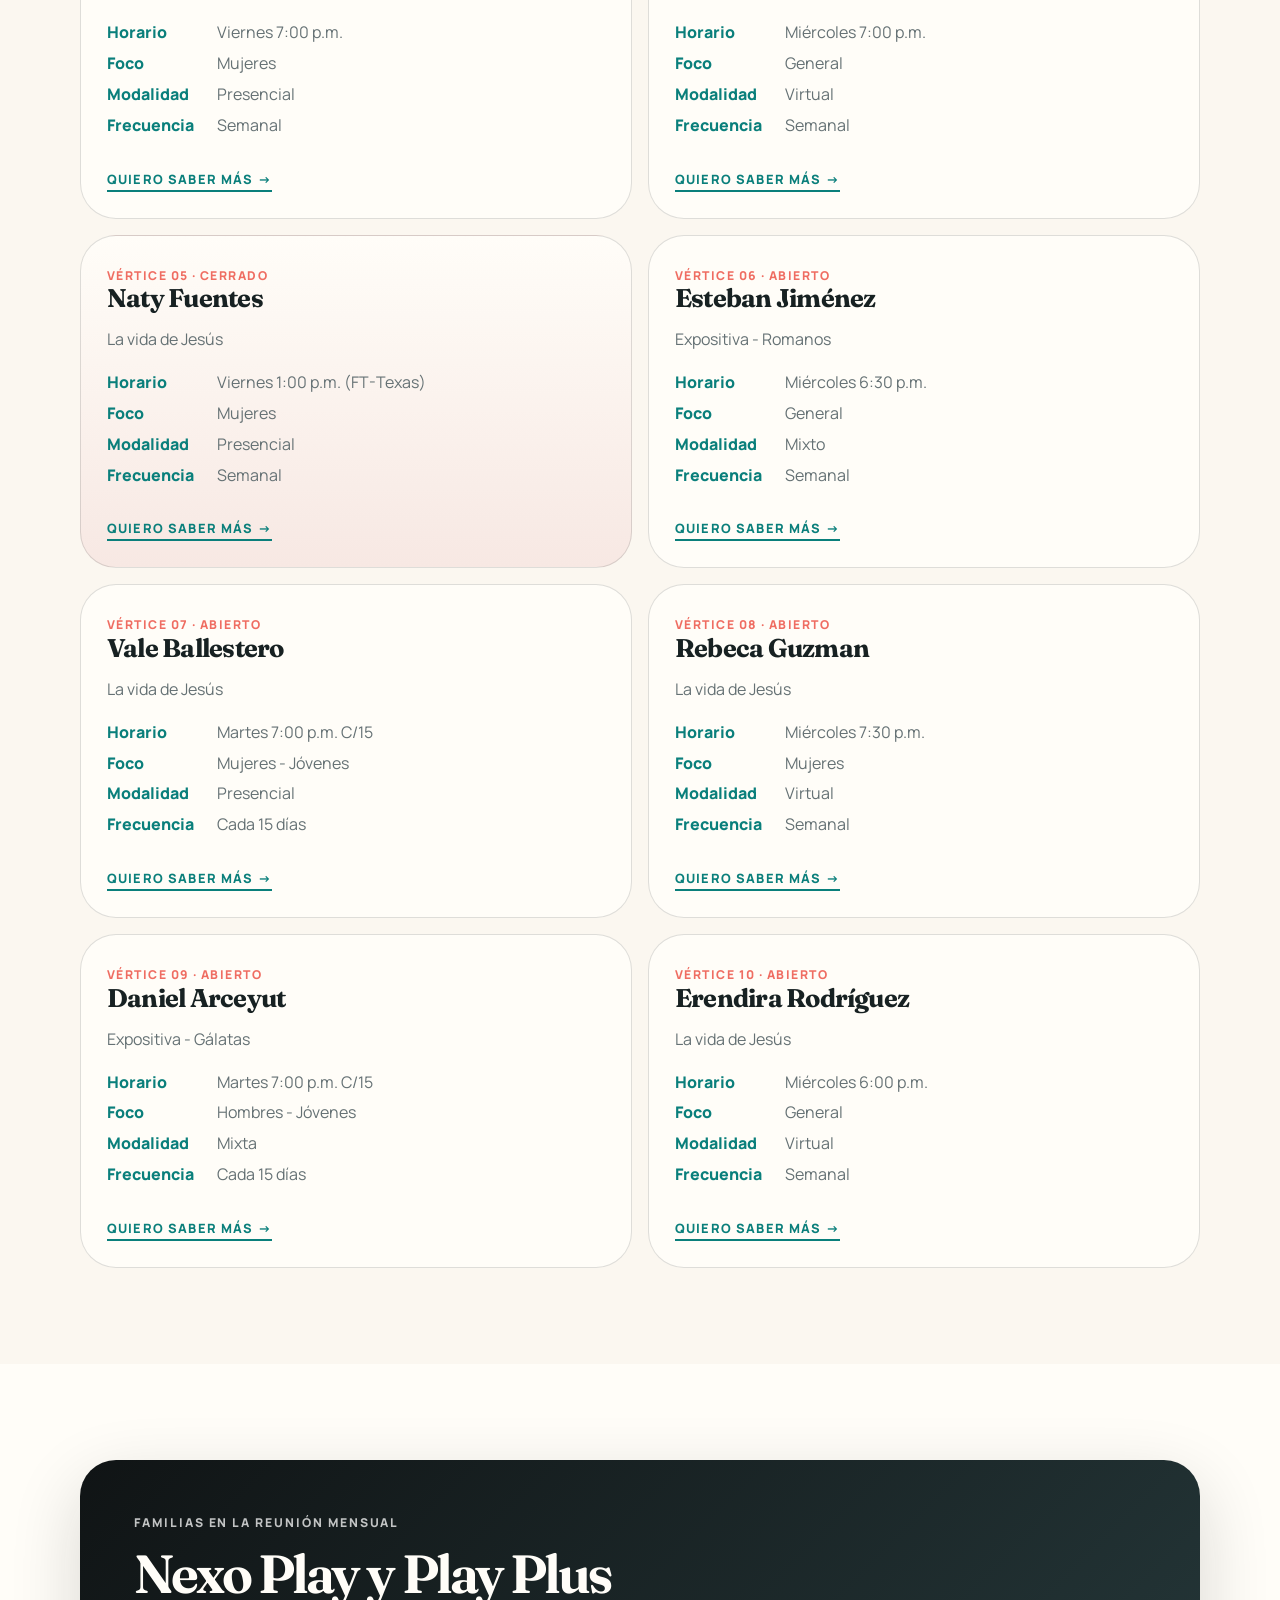
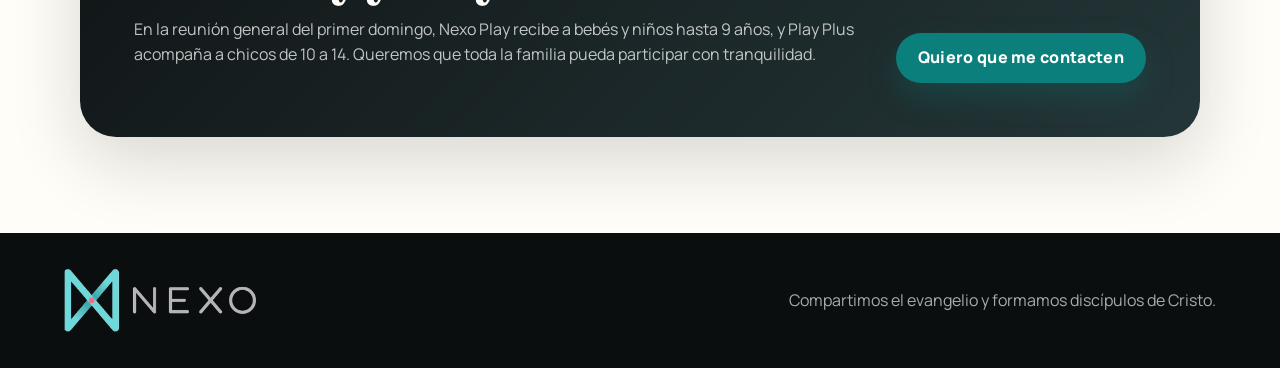
==== commit 371733ea: "Update Nexo calendar for first Sunday gatherings" ====
--- a/calendario.html
+++ b/calendario.html
@@ -10,7 +10,7 @@
   <link rel="preconnect" href="https://fonts.googleapis.com">
   <link rel="preconnect" href="https://fonts.gstatic.com" crossorigin>
   <link href="https://fonts.googleapis.com/css2?family=Fraunces:opsz,wght@9..144,500;9..144,650;9..144,750&family=Manrope:wght@400;500;600;700;800&display=swap" rel="stylesheet">
-  <link rel="stylesheet" href="styles.css?v=20260529-vertice-form" />
+  <link rel="stylesheet" href="styles.css?v=20260529-first-sunday" />
 </head>
 <body>
   <header class="site-header" data-header>
@@ -24,7 +24,7 @@
     <section class="page-hero calendar-hero">
       <p class="eyebrow">Calendario</p>
       <h1>Este mes también hay un lugar para vos.</h1>
-      <p class="lead">Reunión general, RED jóvenes, mujeres, grupos Vértice, Nexo Play y Play Plus: distintas formas de acercarte y caminar con otros.</p>
+      <p class="lead">Reunión general del primer domingo, RED jóvenes, mujeres, grupos Vértice, Nexo Play y Play Plus: distintas formas de acercarte y caminar con otros.</p>
     </section>
 
     <section class="calendar-section section-pad">
@@ -34,11 +34,12 @@
           <h2>Calendario</h2>
           <p>Cada semana trae oportunidades para congregarte, crecer y conocer gente. Tocá una actividad cuando querás saber más.</p>
           <div class="calendar-legend">
-            <span class="legend-dot general"></span> Reunión general
+            <span class="legend-dot general"></span> Reunión general · 1º domingo
             <span class="legend-dot youth"></span> Jóvenes
             <span class="legend-dot women"></span> Mujeres
             <span class="legend-dot kids"></span> Niños
             <span class="legend-dot groups"></span> Grupos Vértice
+            <span class="legend-dot no-meeting"></span> Sin reunión de Nexo
           </div>
         </div>
         <div class="month-calendar-panel">
@@ -74,12 +75,12 @@
 
     <section class="section-pad">
       <div class="family-card reveal">
-        <div><p class="eyebrow">Familias los domingos</p><h2>Nexo Play y Play Plus</h2><p>Los domingos, Nexo Play recibe a bebés y niños hasta 9 años, y Play Plus acompaña a chicos de 10 a 14. Queremos que toda la familia pueda participar con tranquilidad.</p></div>
+        <div><p class="eyebrow">Familias en la reunión mensual</p><h2>Nexo Play y Play Plus</h2><p>En la reunión general del primer domingo, Nexo Play recibe a bebés y niños hasta 9 años, y Play Plus acompaña a chicos de 10 a 14. Queremos que toda la familia pueda participar con tranquilidad.</p></div>
         <a class="btn btn-primary" href="registro.html">Quiero que me contacten</a>
       </div>
     </section>
   </main>
   <footer class="footer"><img class="brand-logo footer-logo" src="assets/nexo-logo-clean-web.png" alt="Comunidad Nexo" /><p>Compartimos el evangelio y formamos discípulos de Cristo.</p></footer>
-  <script src="script.js?v=20260529-vertice-form"></script>
+  <script src="script.js?v=20260529-first-sunday"></script>
 </body>
 </html>
--- a/styles.css
+++ b/styles.css
@@ -410,7 +410,7 @@
 .calendar-intro p { color: rgba(255,255,255,.72); }
 .calendar-legend { display: flex; flex-wrap: wrap; gap: 12px 16px; margin-top: 24px; font-weight: 800; font-size: .9rem; color: rgba(255,255,255,.78); }
 .legend-dot { width: 12px; height: 12px; border-radius: 50%; display: inline-block; margin-right: -8px; align-self: center; }
-.legend-dot.general { background: var(--teal); } .legend-dot.youth { background: var(--coral); } .legend-dot.women { background: #d99bff; } .legend-dot.kids { background: #f5c542; } .legend-dot.groups { background: #8ccf7e; }
+.legend-dot.general { background: var(--teal); } .legend-dot.youth { background: var(--coral); } .legend-dot.women { background: #d99bff; } .legend-dot.kids { background: #f5c542; } .legend-dot.groups { background: #8ccf7e; } .legend-dot.no-meeting { background: #a8a29e; }
 .calendar-board { display: grid; grid-template-columns: repeat(7, minmax(0, 1fr)); gap: 10px; }
 .calendar-day { min-height: 142px; padding: 12px; border: 1px solid var(--line); border-radius: 20px; background: var(--white); box-shadow: 0 10px 26px rgba(16,20,21,.05); display: flex; flex-direction: column; gap: 8px; }
 .calendar-day.today { outline: 3px solid rgba(24,183,178,.22); }
@@ -626,6 +626,7 @@
 .month-event.women { background: rgba(217,155,255,.22); }
 .month-event.kids { background: rgba(245,197,66,.24); }
 .month-event.groups { background: rgba(140,207,126,.22); }
+.month-event.no-meeting { background: rgba(168,162,158,.18); color: #57534e; }
 @media (max-width: 1180px) {
   .calendar-shell { grid-template-columns: 1fr; }
   .calendar-intro { position: static; }
@@ -721,6 +722,7 @@
 .day-event-row.groups { background: rgba(140,207,126,.13); }
 .day-event-row.youth { background: rgba(239,109,98,.12); }
 .day-event-row.general { background: rgba(24,183,178,.12); }
+.day-event-row.no-meeting { background: rgba(168,162,158,.14); }
 .day-event-status { padding: 4px 8px; border-radius: 999px; font-size: .68rem; font-weight: 950; text-transform: uppercase; letter-spacing: .08em; }
 .day-event-status.open { background: rgba(24,183,178,.14); color: var(--teal-dark); }
 .day-event-status.closed { background: rgba(239,109,98,.15); color: var(--coral); }
@@ -794,6 +796,7 @@
   .event-dot.youth { background: var(--coral); }
   .event-dot.women { background: #d99bff; }
   .event-dot.groups { background: #8ccf7e; }
+  .event-dot.no-meeting { background: #a8a29e; }
   .event-dot.more { width: 10px; height: 10px; background: var(--charcoal); color: var(--white); }
   .month-event-stack { display: none; }
   .month-event, .month-event-more { display: none; }
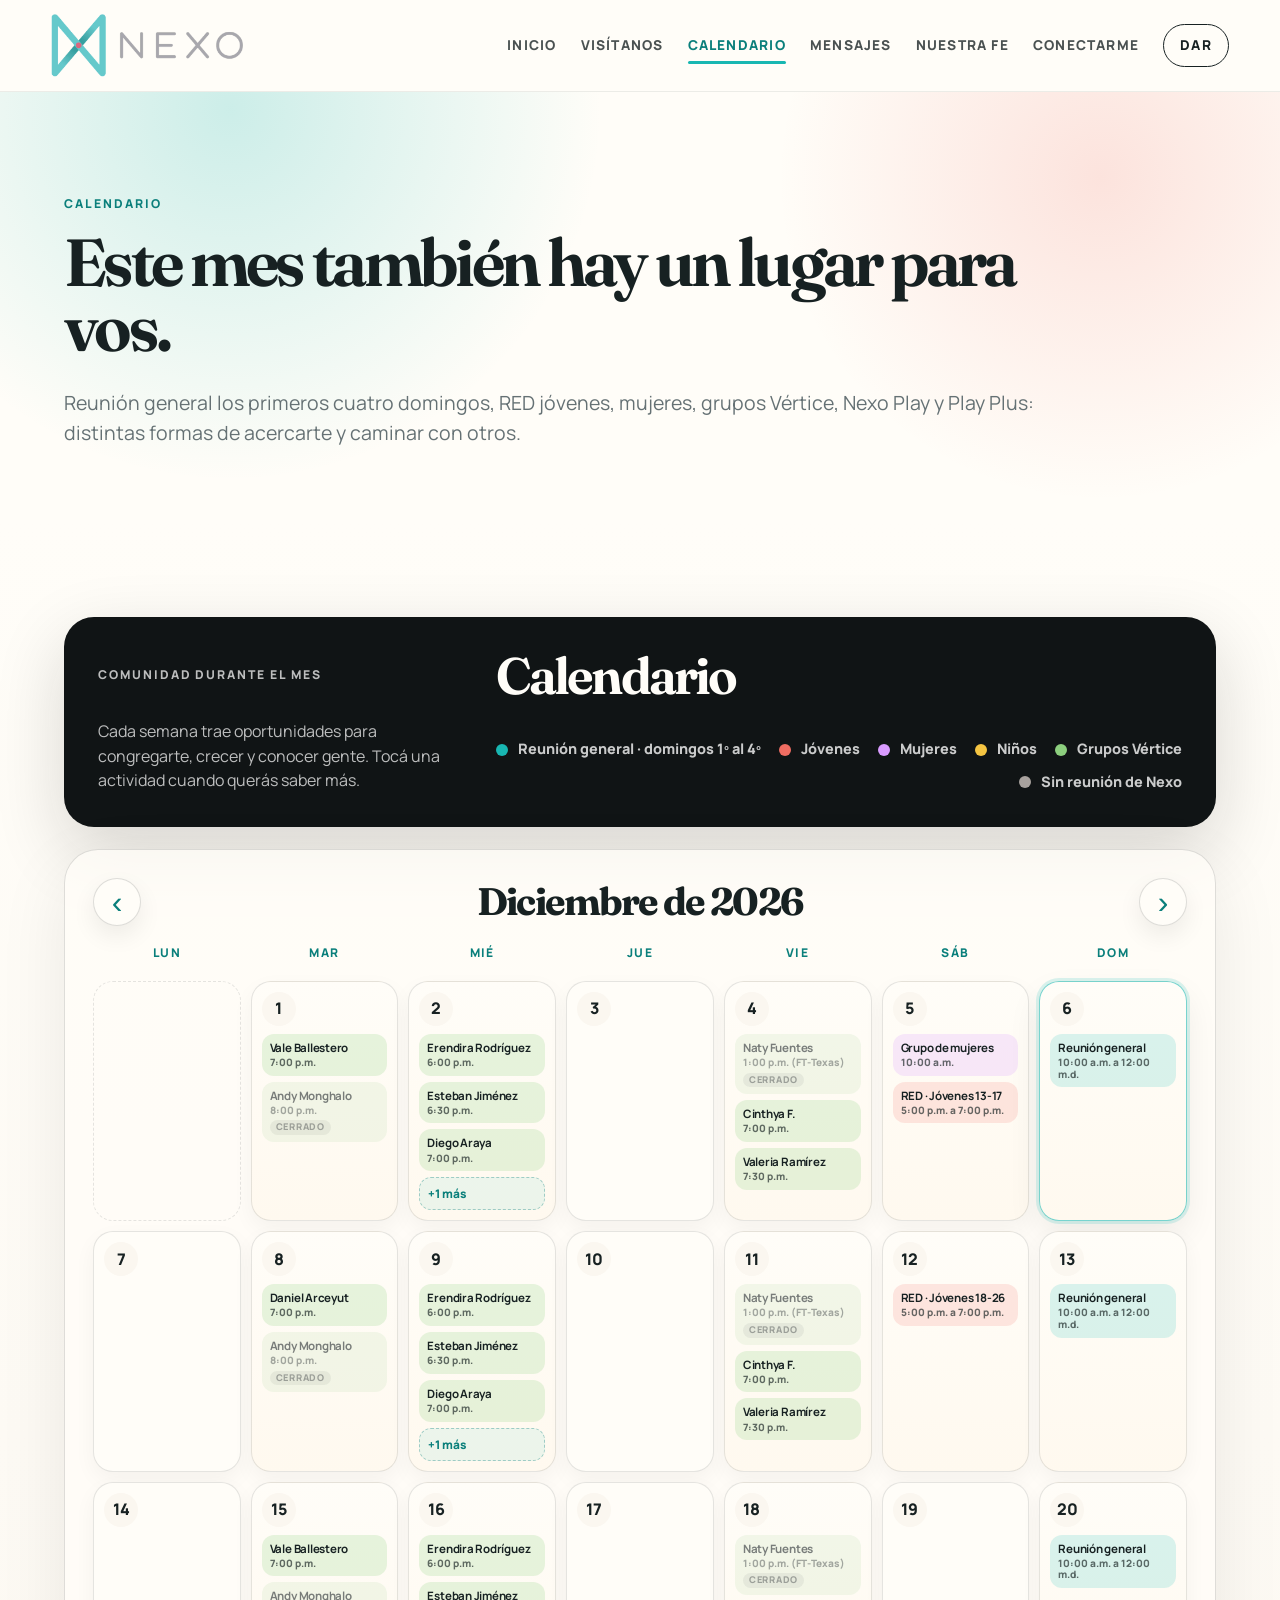
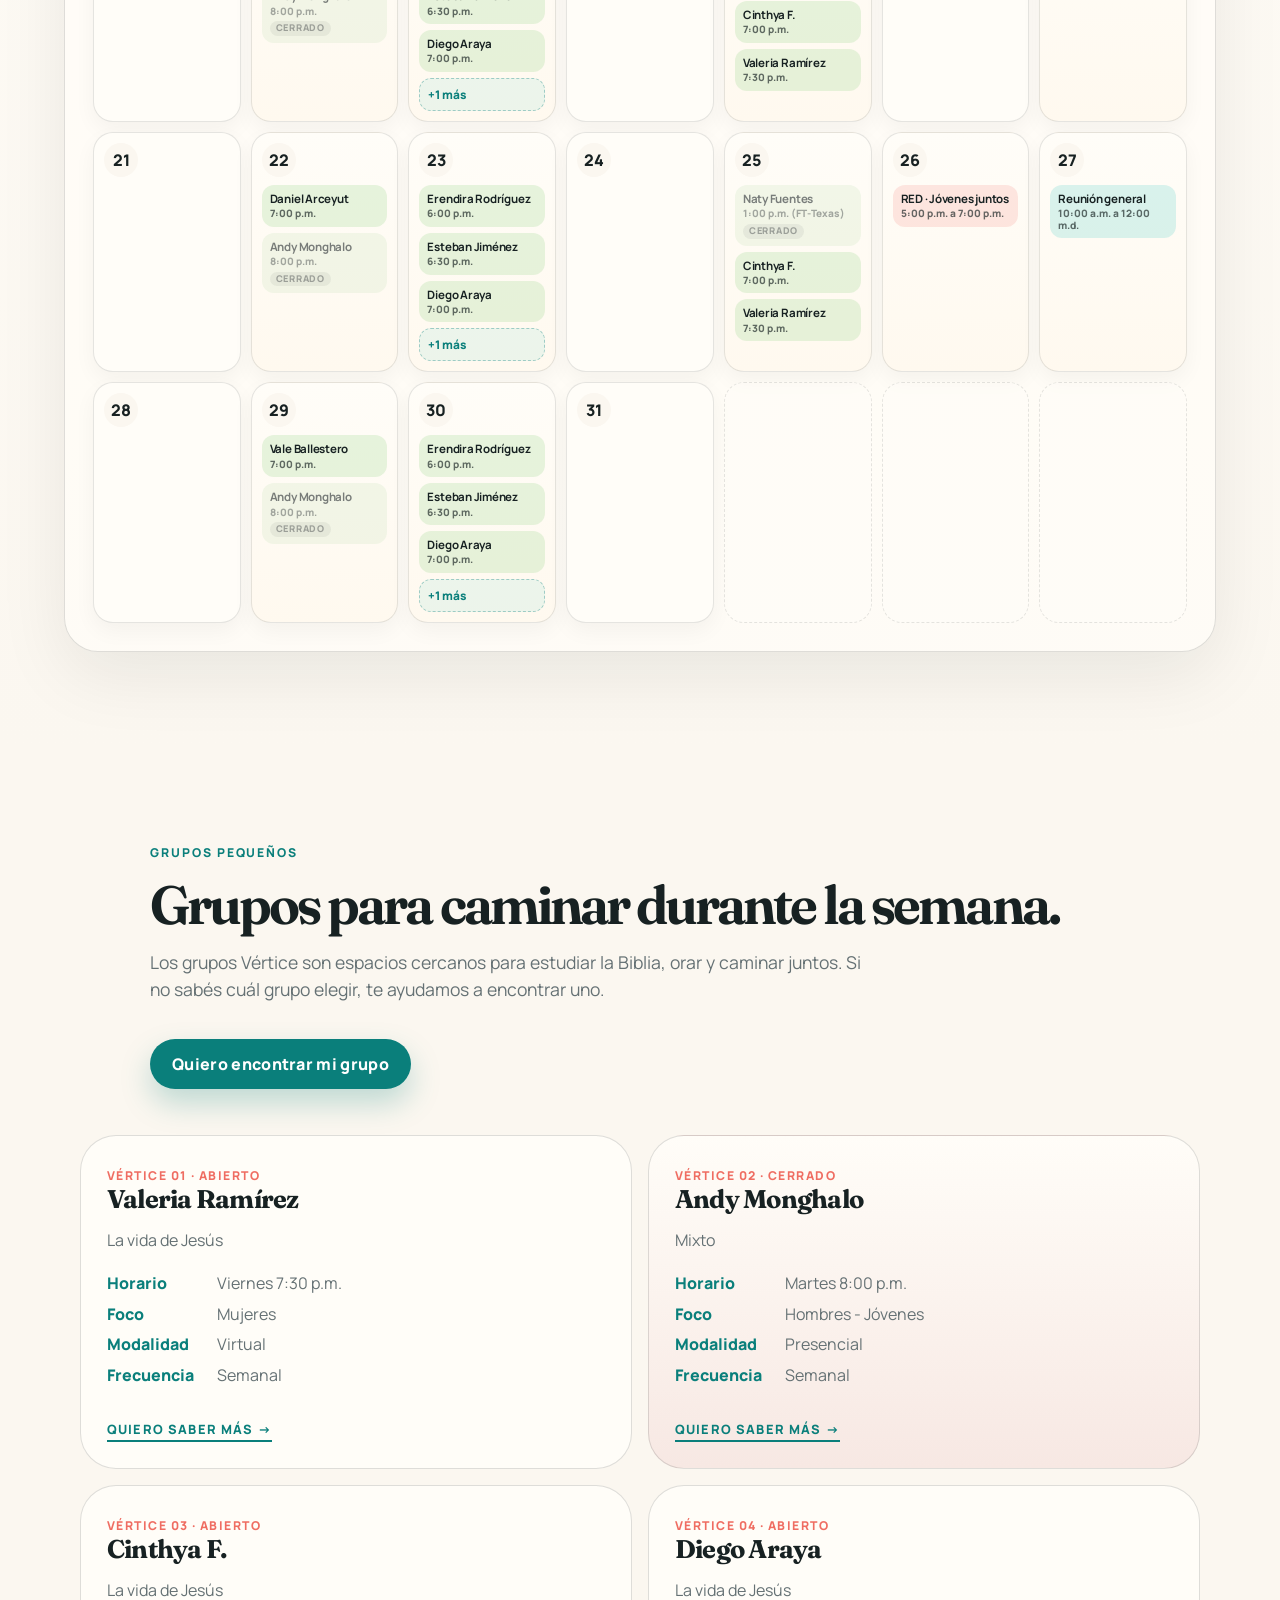
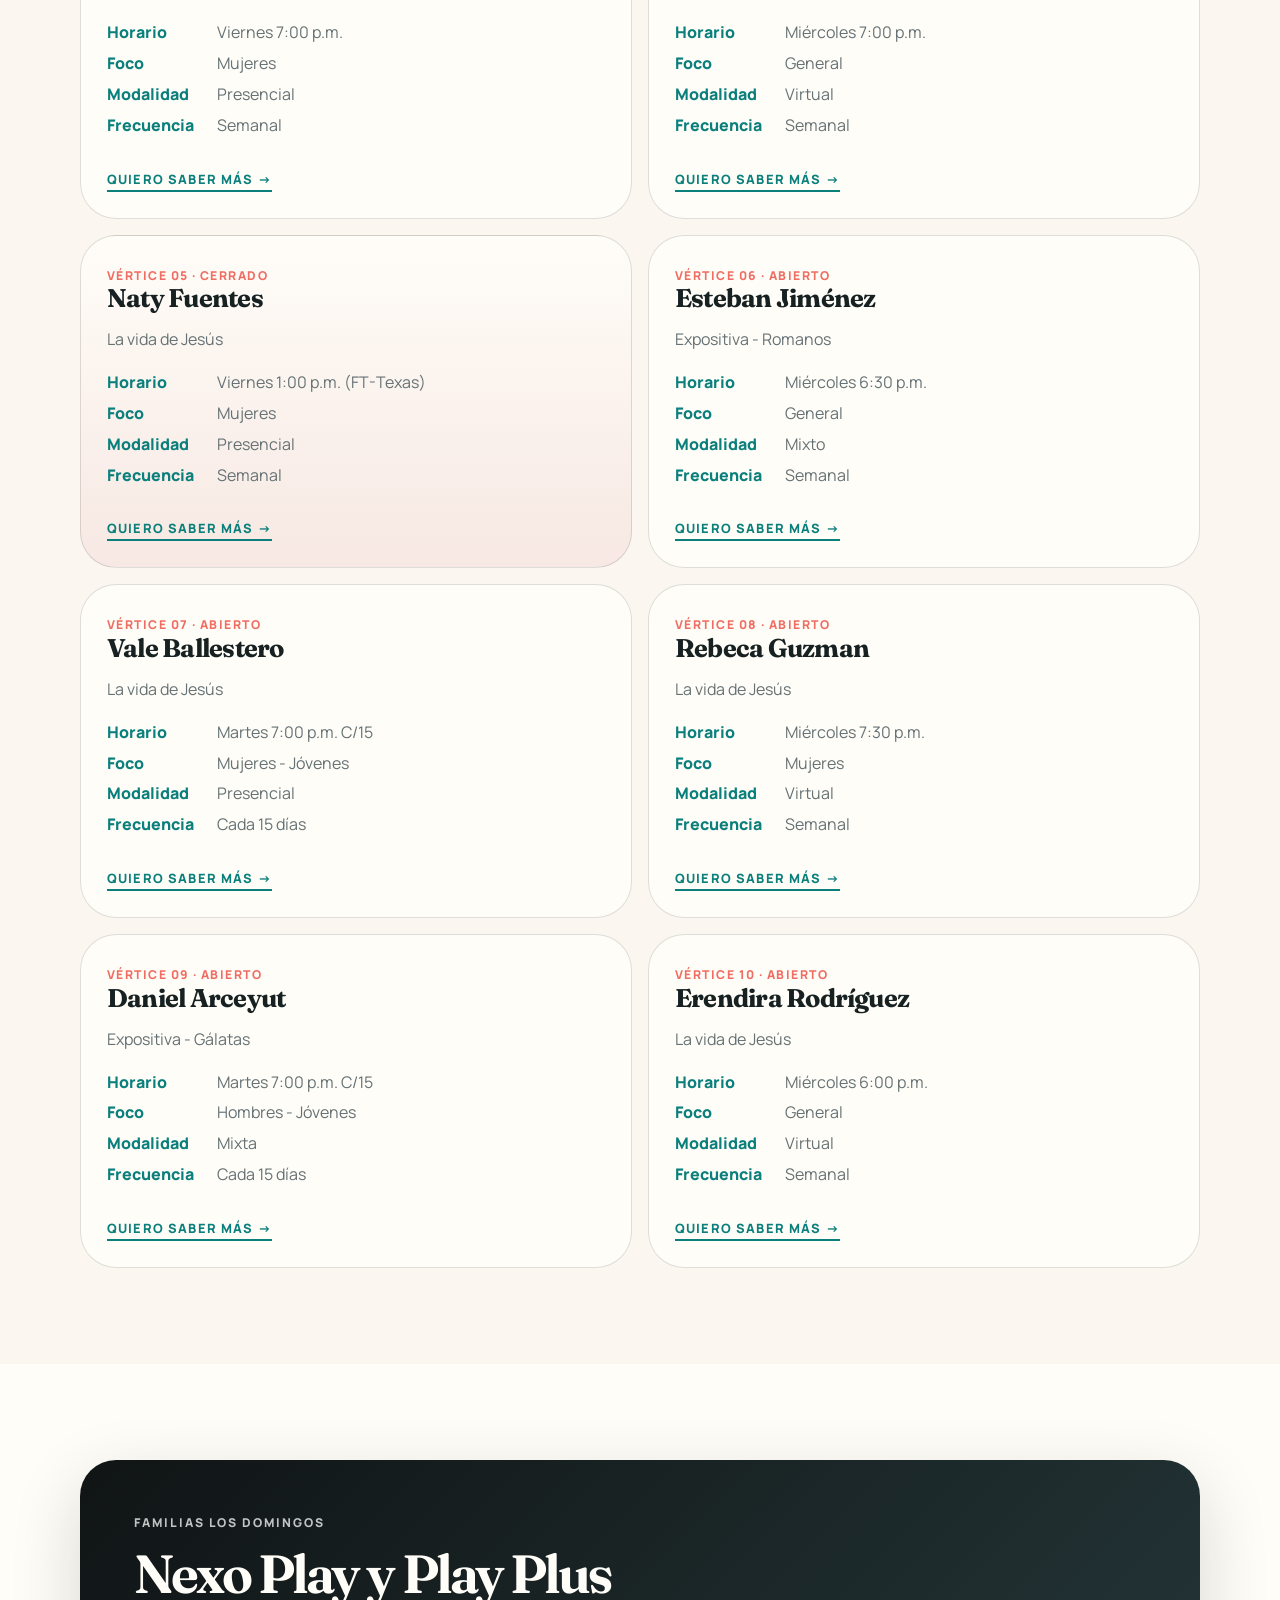
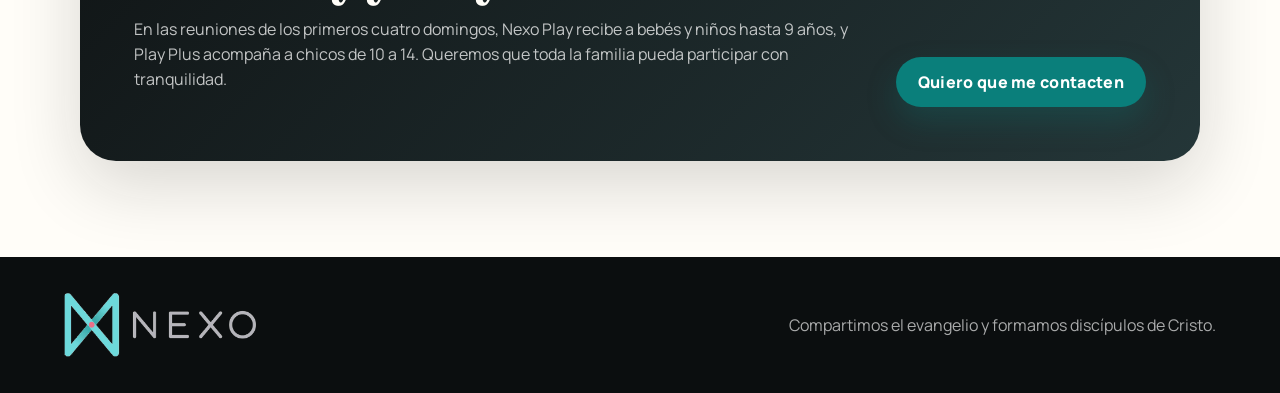
==== commit c9f2d91a: "Fix Nexo Sunday recurrence" ====
--- a/calendario.html
+++ b/calendario.html
@@ -10,7 +10,7 @@
   <link rel="preconnect" href="https://fonts.googleapis.com">
   <link rel="preconnect" href="https://fonts.gstatic.com" crossorigin>
   <link href="https://fonts.googleapis.com/css2?family=Fraunces:opsz,wght@9..144,500;9..144,650;9..144,750&family=Manrope:wght@400;500;600;700;800&display=swap" rel="stylesheet">
-  <link rel="stylesheet" href="styles.css?v=20260529-first-sunday" />
+  <link rel="stylesheet" href="styles.css?v=20260529-four-sundays" />
 </head>
 <body>
   <header class="site-header" data-header>
@@ -24,7 +24,7 @@
     <section class="page-hero calendar-hero">
       <p class="eyebrow">Calendario</p>
       <h1>Este mes también hay un lugar para vos.</h1>
-      <p class="lead">Reunión general del primer domingo, RED jóvenes, mujeres, grupos Vértice, Nexo Play y Play Plus: distintas formas de acercarte y caminar con otros.</p>
+      <p class="lead">Reunión general los primeros cuatro domingos, RED jóvenes, mujeres, grupos Vértice, Nexo Play y Play Plus: distintas formas de acercarte y caminar con otros.</p>
     </section>
 
     <section class="calendar-section section-pad">
@@ -34,7 +34,7 @@
           <h2>Calendario</h2>
           <p>Cada semana trae oportunidades para congregarte, crecer y conocer gente. Tocá una actividad cuando querás saber más.</p>
           <div class="calendar-legend">
-            <span class="legend-dot general"></span> Reunión general · 1º domingo
+            <span class="legend-dot general"></span> Reunión general · domingos 1º al 4º
             <span class="legend-dot youth"></span> Jóvenes
             <span class="legend-dot women"></span> Mujeres
             <span class="legend-dot kids"></span> Niños
@@ -75,12 +75,12 @@
 
     <section class="section-pad">
       <div class="family-card reveal">
-        <div><p class="eyebrow">Familias en la reunión mensual</p><h2>Nexo Play y Play Plus</h2><p>En la reunión general del primer domingo, Nexo Play recibe a bebés y niños hasta 9 años, y Play Plus acompaña a chicos de 10 a 14. Queremos que toda la familia pueda participar con tranquilidad.</p></div>
+        <div><p class="eyebrow">Familias los domingos</p><h2>Nexo Play y Play Plus</h2><p>En las reuniones de los primeros cuatro domingos, Nexo Play recibe a bebés y niños hasta 9 años, y Play Plus acompaña a chicos de 10 a 14. Queremos que toda la familia pueda participar con tranquilidad.</p></div>
         <a class="btn btn-primary" href="registro.html">Quiero que me contacten</a>
       </div>
     </section>
   </main>
   <footer class="footer"><img class="brand-logo footer-logo" src="assets/nexo-logo-clean-web.png" alt="Comunidad Nexo" /><p>Compartimos el evangelio y formamos discípulos de Cristo.</p></footer>
-  <script src="script.js?v=20260529-first-sunday"></script>
+  <script src="script.js?v=20260529-four-sundays"></script>
 </body>
 </html>
